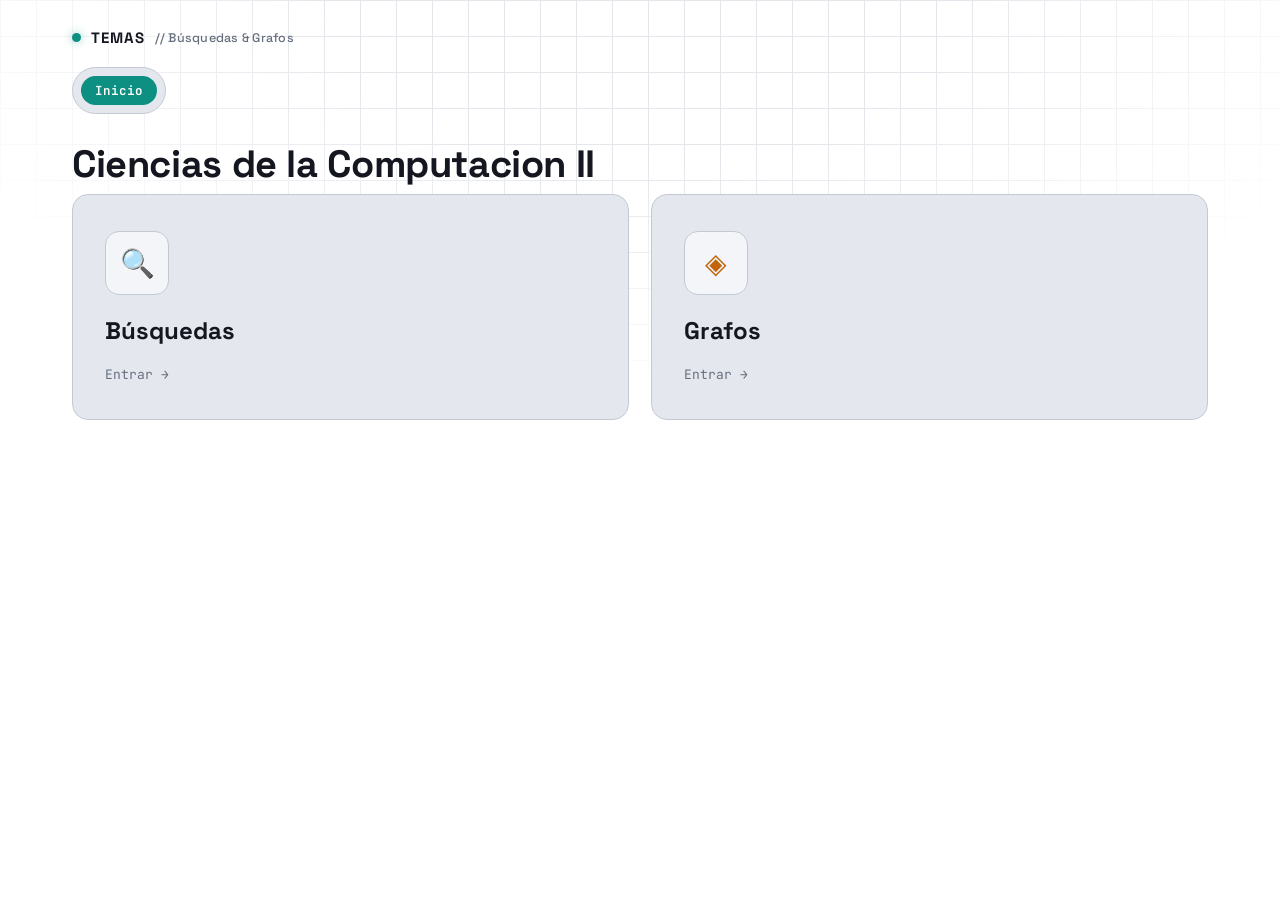
==== index.html @ 64eb7e22 "Add files via upload" ====
<!DOCTYPE html>
<html lang="es">
<head>
<meta charset="UTF-8">
<meta name="viewport" content="width=device-width, initial-scale=1.0">
<title>Algoritmos de Búsqueda — Laboratorio Interactivo</title>
<link rel="preconnect" href="https://fonts.googleapis.com">
<link href="https://fonts.googleapis.com/css2?family=Space+Grotesk:wght@400;500;600;700&family=JetBrains+Mono:wght@400;500;600;700&family=Inter:wght@400;500;600&display=swap" rel="stylesheet">
<link rel="stylesheet" href="./src/css/styles.css">
</head>
<body>
<div class="bg-grid"></div>
<div class="shell">

  <div class="brand" onclick="goTo('home')">
    <span class="dot"></span> TEMAS <small>// Búsquedas & Grafos</small>
  </div>

  <div class="tape" id="tape"></div>

  <!-- ============ INICIO ============ -->
  <section class="screen" data-screen="home">
    <h1 class="page-title">Ciencias de la Computacion II</h1>
    <div class="choice-grid">
      <div class="choice-card" tabindex="0" onclick="goTo('busquedas')">
        <div class="glyph">🔍</div>
        <h3>Búsquedas</h3>
        <span class="go">Entrar →</span>
      </div>
      <div class="choice-card" tabindex="0" onclick="goTo('grafos')">
        <div class="glyph">◈</div>
        <h3>Grafos</h3>
        <span class="go">Entrar →</span>
      </div>
    </div>
  </section>

  <!-- ============ GRAFOS ============ -->
  <section class="screen" data-screen="grafos">
    <button class="back-btn" onclick="goTo('home')">← Volver al Inicio</button>
    <h1 class="page-title">Grafos</h1>
    <div class="placeholder-box">
      <strong>Próximamente</strong>
      Esta sección se construirá cuando estén definidos los algoritmos de grafos a mostrar.
    </div>
  </section>

  <!-- ============ BÚSQUEDAS ============ -->
  <section class="screen" data-screen="busquedas">
    <button class="back-btn" onclick="goTo('home')">← Volver al Inicio</button>
    <h1 class="page-title">Búsquedas</h1>
    <div class="choice-grid">
      <div class="choice-card" tabindex="0" onclick="goTo('internas')">
        <div class="glyph">▦</div>
        <h3>Internas</h3>
        <span class="go">Entrar →</span>
      </div>
      <div class="choice-card" tabindex="0" onclick="goTo('externas')">
        <div class="glyph">⛁</div>
        <h3>Externas</h3>
        <span class="go">Entrar →</span>
      </div>
    </div>
  </section>

  <!-- ============ EXTERNAS (Menú) ============ -->
  <section class="screen" data-screen="externas">
    <button class="back-btn" onclick="goTo('busquedas')">← Volver a Búsquedas</button>
    <h1 class="page-title">Búsquedas Externas</h1>
    <div class="choice-grid">
      <div class="choice-card" tabindex="0" onclick="goTo('ext-secuencial')">
        <div class="glyph">📁</div>
        <h3>Secuencial</h3>
        <span class="go">Entrar →</span>
      </div>
      <div class="choice-card" tabindex="0" onclick="goTo('ext-binaria')">
        <div class="glyph">🗂️</div>
        <h3>Binaria</h3>
        <span class="go">Entrar →</span>
      </div>
      <div class="choice-card" tabindex="0" onclick="goTo('ext-hash')">
        <div class="glyph">🔐</div>
        <h3>Hash Estático</h3>
        <span class="go">Entrar →</span>
      </div>
      <div class="choice-card" tabindex="0" onclick="goTo('ext-hash-dinamico')">
        <div class="glyph">📈</div>
        <h3>Hash Dinámico</h3>
        <span class="go">Entrar →</span>
      </div>
    </div>
  </section>

  <!-- ============ EXTERNAS: PLACEHOLDERS ============ -->
<!-- ============ SECUENCIAL EXTERNA ============ -->
  <section class="screen" data-screen="ext-secuencial">
    <button class="back-btn" onclick="goTo('externas')">← Volver a Externas</button>
    <h1 class="page-title">Secuencial Externa (Bloques e Índices)</h1>

    <div class="demo-layout">
      <!-- Panel de Control y RAM (min-width: 0 evita el desbordamiento horizontal) -->
      <div style="display: flex; flex-direction: column; gap: 16px; min-width: 0;">
        <div class="panel">
          <h4>Configuración del Archivo</h4>
          <div class="controls-row">
            <span class="field-label">Total Registros (N):</span>
            <input type="number" id="extSeqN" value="16" min="4" max="100" step="1">
            <span class="m-readout" id="extSeqBlockSize">Bloque = 4</span>
            <button class="btn" onclick="ExtSeq.generate()">↻ Generar Disco</button>
          </div>
          <div class="controls-row">
            <span class="field-label">o ingresa el tuyo:</span>
            <input type="text" id="extSeqManualInput" placeholder="Ej. 5, 12, 8, 21" style="width:220px;">
            <button class="btn" onclick="ExtSeq.useManualArray()">✎ Usar mi arreglo</button>
          </div>
          <div class="controls-row">
            <span class="field-label">Objetivo:</span>
            <input type="number" id="extSeqTarget" placeholder="Ej. 42">
            <button class="btn primary" onclick="ExtSeq.start(false)">▶ Búsqueda por Bloques</button>
            <button class="btn primary ghost" onclick="ExtSeq.start(true)" style="border-color:var(--accent-scan); color:var(--accent-scan);">▶ Búsqueda con Índices</button>
          </div>
          <div class="status-line" id="extSeqStatus">Genera un archivo para comenzar.</div>
        </div>

        <div class="panel">
          <h4>Memoria Principal (RAM) - Bloque Cargado</h4>
          <!-- Altura fija de 90px para evitar saltos en la interfaz -->
          <div class="track" style="height: 90px; display: flex; align-items: center; justify-content: center; background: var(--bg-panel-2); border-radius: var(--radius); border: 1px dashed var(--border-soft); overflow-x: auto;">
            <div class="cells-row" id="extSeqRam" style="min-height: 52px; display: flex; align-items: center;">
              <span style="color:var(--text-dim); font-size:12px; font-family:'JetBrains Mono',monospace;">(La RAM está vacía)</span>
            </div>
          </div>
        </div>

        <div class="panel">
          <h4>Registro de Ejecución (I/O)</h4>
          <div class="log" id="extSeqLog" style="height: 180px;"></div>
        </div>
      </div>

      <!-- Panel de Disco e Índices (min-width: 0 evita el desbordamiento horizontal) -->
      <div style="display: flex; flex-direction: column; gap: 16px; min-width: 0;">
        <div class="panel">
          <h4>Almacenamiento Secundario (Disco)</h4>
          <div class="disk-track" id="extSeqDisk"></div>
        </div>

        <div class="panel">
          <h4>Tabla de Índices (RAM)</h4>
          <div class="index-table-wrap">
            <table class="index-table">
              <thead>
                <tr>
                  <th>Bloque ID</th>
                  <th>Clave Mayor</th>
                </tr>
              </thead>
              <tbody id="extSeqIndex"></tbody>
            </table>
          </div>
        </div>
      </div>
    </div>
  </section>

<!-- ============ BINARIA EXTERNA ============ -->
  <section class="screen" data-screen="ext-binaria">
    <button class="back-btn" onclick="goTo('externas')">← Volver a Externas</button>
    <h1 class="page-title">Binaria Externa (Sobre Bloques)</h1>

    <div class="demo-layout">
      <!-- Panel de Control y RAM (min-width: 0 evita el desbordamiento horizontal) -->
      <div style="display: flex; flex-direction: column; gap: 16px; min-width: 0;">
        <div class="panel">
          <h4>Configuración del Archivo</h4>
          <div class="controls-row">
            <span class="field-label">Total Registros (N):</span>
            <input type="number" id="extBinN" value="25" min="4" max="100" step="1">
            <span class="m-readout" id="extBinBlockSize">Bloque = 5</span>
            <button class="btn" onclick="ExtBin.generate()">↻ Generar Disco</button>
          </div>
          <div class="controls-row">
            <span class="field-label">Objetivo:</span>
            <input type="number" id="extBinTarget" placeholder="Ej. 65">
            <button class="btn primary" onclick="ExtBin.start()">▶ Iniciar Búsqueda</button>
          </div>
          <div class="status-line" id="extBinStatus">Genera un archivo ordenado para comenzar.</div>
        </div>

        <div class="panel">
          <h4>Memoria Principal (RAM) - Bloque Cargado</h4>
          <!-- Altura fija de 90px para evitar saltos CLS -->
          <div class="track" style="height: 90px; display: flex; align-items: center; justify-content: center; background: var(--bg-panel-2); border-radius: var(--radius); border: 1px dashed var(--border-soft); overflow-x: auto;">
            <div class="cells-row" id="extBinRam" style="min-height: 52px; display: flex; align-items: center;">
              <span style="color:var(--text-dim); font-size:12px; font-family:'JetBrains Mono',monospace;">(La RAM está vacía)</span>
            </div>
          </div>
        </div>

        <div class="panel">
          <h4>Registro de Ejecución (I/O)</h4>
          <div class="log" id="extBinLog" style="height: 180px;"></div>
        </div>
      </div>

      <!-- Panel de Disco (min-width: 0 evita el desbordamiento horizontal) -->
      <div style="display: flex; flex-direction: column; gap: 16px; min-width: 0;">
        <div class="panel">
          <h4>Almacenamiento Secundario (Disco)</h4>
          <div class="disk-track" id="extBinDisk"></div>
        </div>
      </div>
    </div>
  </section>

<!-- ============ HASH ESTÁTICO EXTERNO ============ -->
  <section class="screen" data-screen="ext-hash">
    <button class="back-btn" onclick="goTo('externas')">← Volver a Externas</button>
    <h1 class="page-title">Hash Estático (Bloques y Cubetas)</h1>

    <div class="demo-layout">
      <!-- Panel Izquierdo: Control, Matemáticas y RAM -->
      <div style="display: flex; flex-direction: column; gap: 16px; min-width: 0;">
        <div class="panel">
          <h4>Configuración y Operaciones</h4>
          <div class="controls-row">
            <span class="field-label">Método:</span>
            <select id="extHashMethod" onchange="ExtHash.generate()">
              <option value="modulo">Módulo (K mod M)</option>
              <option value="cuadrado">Mitad del Cuadrado</option>
              <option value="truncamiento">Truncamiento</option>
              <option value="plegamiento">Plegamiento</option>
              <option value="bases">Conversión de Bases</option>
            </select>
            <span class="field-label">Cubetas (M):</span>
            <input type="number" id="extHashM" value="7" min="2" max="20" style="width: 60px;" onchange="ExtHash.generate()">
            <span class="field-label">Capacidad (b):</span>
            <input type="number" id="extHashB" value="4" min="1" max="10" style="width: 60px;" onchange="ExtHash.generate()">
          </div>
          <div class="controls-row" style="margin-top: 10px;">
            <button class="btn" onclick="ExtHash.generate()">↻ Limpiar Disco</button>
            <input type="number" id="extHashKey" placeholder="Ej. 1234">
            <button class="btn primary" onclick="ExtHash.insert()">+ Insertar</button>
            <button class="btn primary ghost" onclick="ExtHash.search()" style="border-color:var(--accent-scan); color:var(--accent-scan);">🔍 Buscar</button>
          </div>
          <div class="status-line" id="extHashStatus">Configura la tabla e inserta claves para comenzar.</div>
        </div>

        <div class="panel">
          <h4>Transformación Hash</h4>
          <div class="calc-strip" id="extHashCalc">
             <div class="calc-box"><span class="calc-label">Clave (K)</span><span class="calc-val" id="ehCalcKey">—</span></div>
             <div class="calc-arrow">→</div>
             <div class="calc-box wide" style="min-width: 250px;"><span class="calc-label">Operación Matemática</span><span class="calc-val" id="ehCalcOp" style="font-size:12px;">—</span></div>
             <div class="calc-arrow">→</div>
             <div class="calc-box"><span class="calc-label">Cubeta ID</span><span class="calc-val" id="ehCalcResult">—</span></div>
          </div>
        </div>

        <div class="panel">
          <h4>Memoria Principal (RAM) - Cubeta Cargada</h4>
          <div class="track" style="height: 90px; display: flex; align-items: center; justify-content: center; background: var(--bg-panel-2); border-radius: var(--radius); border: 1px dashed var(--border-soft); overflow-x: auto;">
            <div class="cells-row" id="extHashRam" style="min-height: 52px; display: flex; align-items: center;">
              <span style="color:var(--text-dim); font-size:12px; font-family:'JetBrains Mono',monospace;">(La RAM está vacía)</span>
            </div>
          </div>
        </div>
      </div>

      <!-- Panel Derecho: Log y Disco -->
      <div style="display: flex; flex-direction: column; gap: 16px; min-width: 0;">
        <div class="panel">
          <h4>Registro de Ejecución (I/O)</h4>
          <div class="log" id="extHashLog" style="height: 180px;"></div>
        </div>

        <div class="panel">
          <h4>Almacenamiento Secundario (Disco)</h4>
          <div class="disk-track" id="extHashDisk"></div>
        </div>
      </div>
    </div>
  </section>

<!-- ============ HASH DINÁMICO EXTERNO ============ -->
  <section class="screen" data-screen="ext-hash-dinamico">
    <button class="back-btn" onclick="goTo('externas')">← Volver a Externas</button>
    <h1 class="page-title">Hash Dinámico (Expansiones y Reducciones)</h1>

    <div class="demo-layout">
      <!-- Panel Izquierdo: Control y Métricas -->
      <div style="display: flex; flex-direction: column; gap: 16px; min-width: 0;">
        <div class="panel">
          <h4>Configuración y Operaciones</h4>
          <div class="controls-row">
            <span class="field-label">Estrategia:</span>
            <select id="ehdStrategy" onchange="ExtHashDin.generate()">
              <option value="total">Total (Expansión x2 / Reducción ÷2)</option>
              <option value="parcial">Parcial (Expansión +50% / Reducción -33%)</option>
            </select>
            <span class="field-label">Cubetas Iniciales:</span>
            <input type="number" id="ehdInitialM" value="4" min="2" max="10" style="width: 60px;" onchange="ExtHashDin.generate()">
            <span class="field-label">Capacidad por Cubeta:</span>
            <input type="number" id="ehdB" value="3" min="1" max="10" style="width: 60px;" onchange="ExtHashDin.generate()">
          </div>
          <div class="controls-row" style="margin-top: 10px;">
            <button class="btn" onclick="ExtHashDin.generate()">↻ Reiniciar</button>
            <input type="number" id="ehdKey" placeholder="Ej. 42">
            <button class="btn primary" onclick="ExtHashDin.insert()">+ Insertar</button>
            <button class="btn primary ghost" onclick="ExtHashDin.remove()" style="border-color:var(--accent-collision); color:var(--accent-collision);">🗑 Eliminar</button>
          </div>
          <div class="status-line" id="ehdStatus">Configura la estrategia e inserta claves para comenzar.</div>
        </div>

        <div class="panel">
          <h4>Métricas de Densidad (Trigger)</h4>
          <div class="calc-strip">
             <div class="calc-box"><span class="calc-label">Total Claves</span><span class="calc-val" id="ehdKeysCount">0</span></div>
             <div class="calc-box"><span class="calc-label">Cubetas (M)</span><span class="calc-val" id="ehdCurrentM">4</span></div>
             <div class="calc-box wide"><span class="calc-label">Densidad Ocupación</span><span class="calc-val" id="ehdDensity">0.0%</span></div>
          </div>
          
          <!-- Barra de densidad visual -->
          <div style="width: 100%; height: 10px; background: var(--bg-panel-2); border-radius: 999px; overflow: hidden; margin-top: 14px; border: 1px solid var(--border);">
            <div id="ehdDensityBar" style="height: 100%; width: 0%; background: var(--accent-found); transition: width 0.4s ease, background-color 0.4s ease;"></div>
          </div>
          <div style="display: flex; justify-content: space-between; font-size: 10.5px; color: var(--text-dim); margin-top: 6px; font-family:'JetBrains Mono',monospace;">
            <span>0%</span>
            <span style="color: var(--accent-scan);">Reducción < 50%</span>
            <span style="color: var(--accent-collision);">Expansión > 75%</span>
            <span>100%</span>
          </div>
        </div>
      </div>

      <!-- Panel Derecho: Log y Disco -->
      <div style="display: flex; flex-direction: column; gap: 16px; min-width: 0;">
        <div class="panel">
          <h4>Registro de Reestructuración (I/O)</h4>
          <div class="log" id="ehdLog" style="height: 140px;"></div>
        </div>

        <div class="panel">
          <h4>Almacenamiento Secundario (Disco)</h4>
          <div class="disk-track" id="ehdDisk" style="max-height: 350px; overflow-y: auto;"></div>
        </div>
      </div>
    </div>
  </section>

  <!-- ============ INTERNAS (Menú) ============ -->
  <section class="screen" data-screen="internas">
    <button class="back-btn" onclick="goTo('busquedas')">← Volver a Búsquedas</button>
    <h1 class="page-title">Búsquedas Internas</h1>
    <div class="choice-grid">
      <div class="choice-card" tabindex="0" onclick="goTo('secuencial')">
        <div class="glyph">→</div>
        <h3>Secuencial</h3>
        <span class="go">Ver Demo →</span>
      </div>
      <div class="choice-card" tabindex="0" onclick="goTo('binaria')">
        <div class="glyph">⇥⇤</div>
        <h3>Binaria</h3>
        <span class="go">Ver Demo →</span>
      </div>
      <div class="choice-card" tabindex="0" onclick="goTo('hashmaps')">
        <div class="glyph">▤</div>
        <h3>Hashmaps</h3>
        <span class="go">Ver Demo →</span>
      </div>
            <div class="choice-card" tabindex="0" onclick="goTo('arbol')">
        <div class="glyph">🌳</div>
        <h3>Árbol de Búsquedas</h3>
        <span class="go">Ver Demo →</span>
      </div>
    </div>
  </section>

  <!-- ============ ÁRBOL DE BÚSQUEDAS (Menú) ============ -->
  <section class="screen" data-screen="arbol">
    <button class="back-btn" onclick="goTo('internas')">← Volver a Internas</button>
    <h1 class="page-title">Árbol de Búsquedas</h1>
    <div class="choice-grid">
      <div class="choice-card" tabindex="0" onclick="goTo('busqueda-digital')">
        <div class="glyph">🔢</div>
        <h3>Búsqueda Digital</h3>
        <span class="go">Ver Demo →</span>
      </div>
      <div class="choice-card" tabindex="0" onclick="goTo('busqueda-residuos')">
        <div class="glyph">➗</div>
        <h3>Búsqueda por Residuos</h3>
        <span class="go">Ver Demo →</span>
      </div>
      <div class="choice-card" tabindex="0" onclick="goTo('busqueda-residuos-multiples')">
        <div class="glyph">🧮</div>
        <h3>Residuos Múltiples</h3>
        <span class="go">Ver Demo →</span>
      </div>
      <div class="choice-card" tabindex="0" onclick="goTo('arbol-huffman')">
        <div class="glyph">🌲</div>
        <h3>Árbol de Huffman</h3>
        <span class="go">Ver Demo →</span>
      </div>
    </div>
  </section>

  <!-- ============ BÚSQUEDA DIGITAL ============ -->
  <section class="screen" data-screen="busqueda-digital">
    <button class="back-btn" onclick="goTo('arbol')">← Volver a Árbol de Búsquedas</button>
    <h1 class="page-title">Búsqueda Digital</h1>
    <p class="page-sub">Cada letra se codifica según su posición en el alfabeto (A=1 … Z=26) en binario de 5 bits. Las letras se insertan en el orden en que aparecen en la palabra: en el nivel 1 se compara el 1º bit, en el nivel 2 el 2º bit, y así sucesivamente. Bit <b>0</b> = izquierda, bit <b>1</b> = derecha.</p>

    <div class="demo-layout">
      <div class="panel">
        <h4>Árbol de Búsqueda Digital</h4>
        <div class="controls-row">
          <span class="field-label">Palabra:</span>
          <input type="text" id="digitalWordInput" placeholder="Ej. PRUEBA" value="PRUEBA" style="width:220px; text-transform:uppercase;">
          <button class="btn primary" onclick="Digital.build()">▶ Generar Árbol</button>
        </div>
        <div class="status-line" id="digitalStatus">Escribe una palabra y pulsa generar para ver cómo se insertan sus letras.</div>
        <div class="letter-strip" id="digitalStrip"></div>
        <div class="tree-scroll">
          <div id="digitalTree"></div>
        </div>
      </div>
      <div>
        <div class="panel">
          <h4>Pseudocódigo</h4>
          <pre class="pcode" id="digitalPcode"></pre>
        </div>
        <div class="panel">
          <h4>Registro de Ejecución</h4>
          <div class="log" id="digitalLog"></div>
        </div>
      </div>
    </div>
  </section>

  <!-- ============ BÚSQUEDA POR RESIDUOS ============ -->
  <section class="screen" data-screen="busqueda-residuos">
    <button class="back-btn" onclick="goTo('arbol')">← Volver a Árbol de Búsquedas</button>
    <h1 class="page-title">Búsqueda por Residuos</h1>
    <div class="placeholder-box">
      <strong>Próximamente</strong>
      Esta sección se construirá cuando definamos cómo funciona este algoritmo.
    </div>
  </section>

  <!-- ============ BÚSQUEDA POR RESIDUOS MÚLTIPLES ============ -->
  <section class="screen" data-screen="busqueda-residuos-multiples">
    <button class="back-btn" onclick="goTo('arbol')">← Volver a Árbol de Búsquedas</button>
    <h1 class="page-title">Búsqueda por Residuos Múltiples</h1>
    <div class="placeholder-box">
      <strong>Próximamente</strong>
      Esta sección se construirá cuando definamos cómo funciona este algoritmo.
    </div>
  </section>

  <!-- ============ ÁRBOL DE HUFFMAN ============ -->
  <section class="screen" data-screen="arbol-huffman">
    <button class="back-btn" onclick="goTo('arbol')">← Volver a Árbol de Búsquedas</button>
    <h1 class="page-title">Árbol de Huffman</h1>
    <div class="placeholder-box">
      <strong>Próximamente</strong>
      Esta sección se construirá cuando definamos cómo funciona este algoritmo.
    </div>
  </section>

  <!-- ============ SECUENCIAL (Interna) ============ -->
  <section class="screen" data-screen="secuencial">
    <button class="back-btn" onclick="goTo('internas')">← Volver a Internas</button>
    <h1 class="page-title">Búsqueda Secuencial</h1>

    <div class="demo-layout">
      <div class="panel">
        <h4>Arreglo</h4>
        <div class="controls-row">
          <button class="btn" onclick="Seq.newArray()">↻ Nuevo Arreglo</button>
          <span class="field-label">o ingresa el tuyo:</span>
          <input type="text" id="seqManualInput" placeholder="Ej. 1, 2, 3, 4" style="width:220px;">
          <button class="btn" onclick="Seq.useManualArray()">✎ Usar mi arreglo</button>
        </div>
        <div class="controls-row">
          <span class="field-label">Objetivo:</span>
          <input type="number" id="seqTarget" placeholder="Ej. 42">
          <button class="btn primary" onclick="Seq.start()">▶ Iniciar Búsqueda</button>
        </div>
        <div class="status-line" id="seqStatus">Genera un arreglo, escribe un valor objetivo y pulsa iniciar.</div>
        <div class="track">
          <div class="cells-row" id="seqCells"></div>
        </div>
      </div>
      <div>
        <div class="panel">
          <h4>Pseudocódigo</h4>
          <pre class="pcode" id="seqPcode"></pre>
        </div>
        <div class="panel">
          <h4>Registro de Ejecución</h4>
          <div class="log" id="seqLog"></div>
        </div>
      </div>
    </div>
  </section>

  <!-- ============ BINARIA (Interna) ============ -->
  <section class="screen" data-screen="binaria">
    <button class="back-btn" onclick="goTo('internas')">← Volver a Internas</button>
    <h1 class="page-title">Búsqueda Binaria</h1>

    <div class="demo-layout">
      <div class="panel">
        <h4>Arreglo Ordenado</h4>
        <div class="controls-row">
          <button class="btn" onclick="Bin.newArray()">↻ Nuevo Arreglo</button>
          <span class="field-label">o ingresa el tuyo:</span>
          <input type="text" id="binManualInput" placeholder="Ej. 1, 2, 3, 4" style="width:220px;">
          <button class="btn" onclick="Bin.useManualArray()">✎ Usar mi arreglo</button>
        </div>
        <div class="controls-row">
          <span class="field-label">Objetivo:</span>
          <input type="number" id="binTarget" placeholder="Ej. 42">
          <button class="btn primary" onclick="Bin.start()">▶ Iniciar Búsqueda</button>
        </div>
        <div class="status-line" id="binStatus">Genera un arreglo, escribe un valor objetivo y pulsa iniciar.</div>
        <div class="track">
          <div class="markers-row" id="binMarkers"></div>
          <div class="cells-row" id="binCells"></div>
        </div>
      </div>
      <div>
        <div class="panel">
          <h4>Pseudocódigo</h4>
          <pre class="pcode" id="binPcode"></pre>
        </div>
        <div class="panel">
          <h4>Registro de Ejecución</h4>
          <div class="log" id="binLog"></div>
        </div>
      </div>
    </div>
  </section>

  <!-- ============ Transformacion de Claves (Interna) ============ -->
  <section class="screen" data-screen="hashmaps">
    <button class="back-btn" onclick="goTo('internas')">← Volver a Internas</button>
    <h1 class="page-title">Hashmaps y Resolución de Colisiones</h1>

    <div class="panel" style="margin-bottom:16px;">
      <h4>Configuración</h4>
      <div class="controls-row">
        <span class="field-label">Método:</span>
        <select id="hashMethod" onchange="Hash.onMethodChange()">
          <option value="division">División (Módulo)</option>
          <option value="cuadrado">Centro del Cuadrado (Mid-Square)</option>
          <option value="plegamiento">Plegamiento (Folding)</option>
          <option value="truncamiento">Truncamiento (Extracción)</option>
          <option value="bases">Cambio de Base (Radix)</option>
        </select>
        <span class="field-label">Celdas de Memoria:</span>
        <select id="hashSize" onchange="Hash.reset()">
          <option value="10" selected>10</option>
          <option value="100">100</option>
        </select>
        <span class="field-label">Módulo (m) =</span>
        <select id="hashMMode" onchange="Hash.reset()">
          <option value="exact" selected>El número elegido</option>
          <option value="prime">Primo anterior</option>
        </select>
        <span class="m-readout" id="hashMReadout">m = 10</span>
        <button class="btn" onclick="Hash.reset()">↻ Reiniciar Tabla</button>
      </div>
      <div class="controls-row">
        <span class="field-label">Clave (K):</span>
        <input type="number" id="hashKey" placeholder="Ej. 25">
        <button class="btn primary" onclick="Hash.insert()">+ Insertar</button>
        <span class="field-label">Cantidad:</span>
        <input type="number" id="hashRandomCount" min="1" max="20" value="4" style="width:60px;">
        <button class="btn" onclick="Hash.insertRandom()">🎲 Insertar Aleatorias</button>
      </div>
      <div class="collision-alert" id="hashCollisionAlert" style="display:none;">
        <div class="collision-alert-text">⚠ <strong>Colisión detectada</strong> — la posición ya está ocupada. Elige cómo resolverla:</div>
        <div class="collision-alert-actions">
          <button class="btn" onclick="Hash.chooseCollisionMethod('division')">División (Módulo)</button>
          <button class="btn" onclick="Hash.chooseCollisionMethod('cuadrado')">Centro del Cuadrado</button>
          <button class="btn" onclick="Hash.chooseCollisionMethod('plegamiento')">Plegamiento</button>
          <button class="btn" onclick="Hash.chooseCollisionMethod('truncamiento')">Truncamiento</button>
          <button class="btn" onclick="Hash.chooseCollisionMethod('bases')">Cambio de Base</button>
        </div>
      </div>
      <div class="status-line" id="hashStatus">Elige un método e inserta un valor de K para comenzar.</div>
    </div>

    <div class="panel" style="margin-bottom:16px;">
      <h4>Transformación de K</h4>
      <div class="calc-strip" id="hashCalc">
        <div class="calc-box"><span class="calc-label">Clave (K)</span><span class="calc-val" id="calcKey">—</span></div>
        <div class="calc-arrow">→</div>
        <div class="calc-box wide"><span class="calc-label">Operación</span><span class="calc-val" id="calcOp">—</span></div>
        <div class="calc-arrow">→</div>
        <div class="calc-box"><span class="calc-label">Posición</span><span class="calc-val" id="calcResult">—</span></div>
      </div>
    </div>

    <div class="demo-layout">
      <div class="panel">
        <h4>Tabla Hash</h4>
        <div class="track"><div class="buckets-row" id="hashBuckets"></div></div>
      </div>
      <div class="panel">
        <h4>Registro de Inserción</h4>
        <div class="log" id="hashLog"></div>
      </div>
    </div>
  </section>

  <!-- ============ BÚSQUEDA POR RESIDUOS (Interna) ============ -->
  <section class="screen" data-screen="residuos">
    <button class="back-btn" onclick="goTo('internas')">← Volver a Internas</button>
    <h1 class="page-title">Búsqueda por Residuos</h1>
    <p class="page-sub">Árbol digital de búsqueda: cada clave se inserta siguiendo sus bits (residuos de dividir sucesivamente por 2). Un residuo <b>0</b> baja a la izquierda, un residuo <b>1</b> baja a la derecha.</p>

    <div class="demo-layout">
      <div class="panel">
        <h4>Árbol de Residuos</h4>
        <div class="controls-row">
          <button class="btn" onclick="Res.newTree()">↻ Nuevo Árbol</button>
          <span class="field-label">o ingresa el tuyo:</span>
          <input type="text" id="residuosManualInput" placeholder="Ej. 1, 2, 3, 4" style="width:220px;">
          <button class="btn" onclick="Res.useManualArray()">✎ Usar mi arreglo</button>
        </div>
        <div class="controls-row">
          <span class="field-label">Objetivo:</span>
          <input type="number" id="residuosTarget" placeholder="Ej. 42">
          <button class="btn primary" onclick="Res.start()">▶ Iniciar Búsqueda</button>
        </div>
        <div class="status-line" id="residuosStatus">Genera un árbol, escribe un valor objetivo y pulsa iniciar.</div>
        <div class="tree-scroll">
          <div id="residuosTree"></div>
        </div>
      </div>
      <div>
        <div class="panel">
          <h4>Pseudocódigo</h4>
          <pre class="pcode" id="residuosPcode"></pre>
        </div>
        <div class="panel">
          <h4>Registro de Ejecución</h4>
          <div class="log" id="residuosLog"></div>
        </div>
      </div>
    </div>
  </section>

</div>

<!-- Scripts -->
<script src="./src/js/utils.js"></script>
<script src="./src/js/navigation.js"></script>
<script src="./src/js/secuencial.js"></script>
<script src="./src/js/binaria.js"></script>
<script src="./src/js/hash.js"></script>
<script src="./src/js/residuos.js"></script>
<script src="./src/js/ext-secuencial.js"></script>
<script src="./src/js/ext-binaria.js"></script>
<script src="./src/js/ext-hash.js"></script>
<script src="./src/js/ext-hash-dinamico.js"></script>
<script src="./src/js/arbol-busqueda.js"></script>
<script src="./src/js/main.js"></script>
</body>
</html>
---- src/css/styles.css ----
:root{
    --bg:#FFFFFF;
    --bg-panel:#E4E8EE;
    --bg-panel-2:#D9DEE6;
    --bg-cell:#F3F5F8;
    --border:#C3C9D3;
    --border-soft:#D0D5DE;
    --text:#14171F;
    --text-muted:#454E5C;
    --text-dim:#666F7E;
    --accent-scan:#C2650A;
    --accent-found:#0D8F82;
    --accent-collision:#D6295A;
    --accent-range:#EEF1F5;
    --accent-blue:#3455D1;
    --radius:10px;
    --dur:.45s;
  }
  @media (prefers-reduced-motion: reduce){
    *{ animation-duration: .01ms !important; transition-duration: .01ms !important; }
  }
  *{box-sizing:border-box;}
  html,body{margin:0;padding:0;}
  body{
    background:var(--bg);
    color:var(--text);
    font-family:'Inter',sans-serif;
    min-height:100vh;
    background-attachment:fixed;
  }
  .bg-grid{
    position:fixed; inset:0; pointer-events:none; z-index:0; opacity:.6;
    background-image:
      linear-gradient(var(--border-soft) 1px, transparent 1px),
      linear-gradient(90deg, var(--border-soft) 1px, transparent 1px);
    background-size:36px 36px;
    -webkit-mask-image:radial-gradient(ellipse 80% 60% at 50% 0%, #000 30%, transparent 75%);
            mask-image:radial-gradient(ellipse 80% 60% at 50% 0%, #000 30%, transparent 75%);
  }
  .shell{ position:relative; z-index:1; max-width:1180px; margin:0 auto; padding:28px 22px 60px; }

  /* ---------- header / tape ---------- */
  .brand{
    display:flex; align-items:center; gap:10px; cursor:pointer; user-select:none;
    font-family:'Space Grotesk',sans-serif; font-weight:700; font-size:15px; letter-spacing:.06em;
    color:var(--text); margin-bottom:20px; width:fit-content;
  }
  .brand .dot{width:9px;height:9px;border-radius:50%;background:var(--accent-found); box-shadow:0 0 10px rgba(13,143,130,.45);}
  .brand small{color:var(--text-dim); font-weight:500; letter-spacing:.02em;}

  .tape{
    display:flex; align-items:center; flex-wrap:wrap; gap:0;
    font-family:'JetBrains Mono',monospace; font-size:12.5px;
    background:var(--bg-panel); border:1px solid var(--border); border-radius:999px;
    padding:8px 8px; margin-bottom:26px; width:fit-content; max-width:100%;
  }
  .tape .crumb{
    padding:6px 14px; border-radius:999px; color:var(--text-dim); cursor:default;
    white-space:nowrap;
  }
  .tape .crumb.is-link{ color:var(--text-muted); cursor:pointer; transition:color .2s; }
  .tape .crumb.is-link:hover{ color:var(--accent-found); }
  .tape .crumb.is-current{ color:#fff; background:var(--accent-found); font-weight:600; }
  .tape .sep{ color:var(--text-dim); opacity:.5; padding:0 2px;}

  /* ---------- screens ---------- */
  .screen{ display:none; animation:fadeUp var(--dur) ease; }
  .screen.is-active{ display:block; }
  @keyframes fadeUp{ from{opacity:0; transform:translateY(8px);} to{opacity:1; transform:translateY(0);} }

  h1.page-title{
    font-family:'Space Grotesk',sans-serif; font-size:clamp(26px,4vw,38px); font-weight:700;
    margin:0 0 6px; letter-spacing:-.01em;
  }
  p.page-sub{ color:var(--text-muted); margin:0 0 28px; font-size:15px; max-width:640px; line-height:1.55;}

  /* ---------- choice cards (agrandadas) ---------- */
  .choice-grid{ display:grid; grid-template-columns:repeat(auto-fit,minmax(300px,1fr)); gap:22px; }
  .choice-card{
    background:var(--bg-panel); border:1px solid var(--border); border-radius:16px;
    padding:36px 32px; cursor:pointer; text-align:left; transition:border-color .2s, transform .2s, background .2s, box-shadow .2s;
    display:flex; flex-direction:column; gap:20px; position:relative; overflow:hidden;
    min-height:220px;
  }
  .choice-card:hover, .choice-card:focus-visible{
    border-color:var(--accent-found); transform:translateY(-4px); background:#FFFFFF; outline:none;
    box-shadow:0 14px 30px -12px rgba(20,23,31,.14);
  }
  .choice-card:focus-visible{ box-shadow:0 0 0 3px rgba(13,143,130,.28); }
  .choice-card .glyph{
    width:64px;height:64px; border-radius:14px; background:var(--bg-cell); border:1px solid var(--border);
    display:flex; align-items:center; justify-content:center; color:var(--accent-scan); font-size:28px;
  }
  .choice-card h3{ font-family:'Space Grotesk',sans-serif; font-size:24px; margin:0; font-weight:700; }
  .choice-card p{ margin:0; color:var(--text-muted); font-size:14.5px; line-height:1.55; }
  .choice-card .go{
    font-family:'JetBrains Mono',monospace; font-size:13px; color:var(--text-dim); margin-top:auto;
  }
  .choice-card:hover .go{ color:var(--accent-found); }

  .placeholder-box{
    background:var(--bg-panel); border:1px dashed var(--border); border-radius:var(--radius);
    padding:48px 30px; text-align:center; color:var(--text-muted); font-size:14px;
  }
  .placeholder-box strong{ display:block; color:var(--text); font-family:'Space Grotesk',sans-serif; font-size:18px; margin-bottom:8px;}

  .back-btn{
    display:inline-flex; align-items:center; gap:6px; background:transparent; border:1px solid var(--border);
    color:var(--text-muted); font-family:'JetBrains Mono',monospace; font-size:12.5px; padding:8px 14px;
    border-radius:999px; cursor:pointer; margin-bottom:22px; transition:all .2s;
  }
  .back-btn:hover{ color:var(--text); border-color:var(--text-dim); background:var(--bg-panel); }

  /* ---------- demo layout ---------- */
  .demo-layout{ display:grid; grid-template-columns:1.35fr 1fr; gap:18px; align-items:start; }
  @media (max-width:880px){ .demo-layout{ grid-template-columns:1fr; } }

  .panel{ background:var(--bg-panel); border:1px solid var(--border); border-radius:var(--radius); padding:20px 22px; }
  .panel + .panel{ margin-top:16px; }
  .panel h4{ font-family:'Space Grotesk',sans-serif; font-size:13px; text-transform:uppercase; letter-spacing:.08em;
    color:var(--text-dim); margin:0 0 14px; font-weight:600; }

  .controls-row{ display:flex; flex-wrap:wrap; gap:10px; align-items:center; margin-bottom:18px; }
  .field-label{ font-size:12px; color:var(--text-dim); font-family:'JetBrains Mono',monospace; margin-right:-4px; }
  input[type=number], select{
    background:#fff; border:1px solid var(--border); color:var(--text); border-radius:7px;
    padding:8px 10px; font-family:'JetBrains Mono',monospace; font-size:13px; width:90px;
  }
  select{ width:auto; }
  input:focus, select:focus{ outline:none; border-color:var(--accent-blue); }

  button.btn{
    font-family:'Space Grotesk',sans-serif; font-weight:600; font-size:13px; border-radius:7px;
    border:1px solid var(--border); background:#fff; color:var(--text); padding:9px 15px;
    cursor:pointer; transition:all .15s; letter-spacing:.01em;
  }
  button.btn:hover:not(:disabled){ border-color:var(--accent-blue); color:var(--accent-blue); }
  button.btn:disabled{ opacity:.4; cursor:not-allowed; }
  button.btn.primary{ background:var(--accent-found); color:#fff; border-color:var(--accent-found); }
  button.btn.primary:hover:not(:disabled){ filter:brightness(1.08); color:#fff; }
  button.btn.ghost{ background:transparent; }

  .speed-wrap{ display:flex; align-items:center; gap:8px; font-size:12px; color:var(--text-dim); font-family:'JetBrains Mono',monospace;}
  input[type=range]{ accent-color:var(--accent-found); width:100px; }

  /* array visualization */
  .track{ overflow-x:auto; padding-bottom:6px; }
  .markers-row{ display:flex; gap:8px; min-height:20px; margin-bottom:4px; }
  .marker-slot{ width:52px; flex-shrink:0; text-align:center; font-family:'JetBrains Mono',monospace; font-size:11px; font-weight:600; }
  .marker-slot .m-b{ color:var(--accent-blue); }
  .marker-slot .m-m{ color:var(--accent-scan); }
  .marker-slot .m-a{ color:#8B5CF6; }

  .cells-row{ display:flex; gap:8px; }
  .cell{
    width:52px; flex-shrink:0; display:flex; flex-direction:column; align-items:center; gap:6px;
  }
  .cell .box{
    width:52px; height:52px; border-radius:8px; background:var(--bg-cell); border:1px solid var(--border);
    display:flex; align-items:center; justify-content:center; font-family:'JetBrains Mono',monospace;
    font-weight:600; font-size:15px; color:var(--text); transition:all .3s ease;
  }
  .cell .idx{ font-family:'JetBrains Mono',monospace; font-size:10.5px; color:var(--text-dim); }
  .cell.out-of-range .box{ opacity:.35; }
  .cell.compare .box{ border-color:var(--accent-scan); background:#FDF0E1; box-shadow:0 0 0 3px rgba(194,101,10,.14); transform:scale(1.06); }
  .cell.found .box{ border-color:var(--accent-found); background:#DFF5F2; box-shadow:0 0 0 3px rgba(13,143,130,.16); transform:scale(1.1); }
  .cell.miss .box{ border-color:var(--accent-collision); background:#FBE1E7; }

  .log{ height:210px; overflow-y:auto; font-family:'JetBrains Mono',monospace; font-size:12.5px; line-height:1.7;
    color:var(--text-muted); padding-right:4px; }
  .log-entry{ padding:5px 0; border-bottom:1px solid var(--border-soft); }
  .log-entry:last-child{ color:var(--text); }
  .log-entry .tag{ color:var(--accent-scan); margin-right:6px;}
  .log-entry .tag.ok{ color:var(--accent-found); }
  .log-entry .tag.no{ color:var(--accent-collision); }

  pre.pcode{ margin:0; font-family:'JetBrains Mono',monospace; font-size:12.5px; line-height:1.9; color:var(--text-dim); white-space:pre-wrap; }
  pre.pcode span{ display:block; padding:2px 8px; border-radius:5px; transition:all .2s; }
  pre.pcode span.active{ background:rgba(194,101,10,.12); color:var(--accent-scan); }

  .status-line{ font-family:'JetBrains Mono',monospace; font-size:13px; margin-bottom:14px; min-height:20px; }
  .status-line .ok{ color:var(--accent-found); }
  .status-line .no{ color:var(--accent-collision); }
  .status-line .go{ color:var(--accent-scan); }

  .note{ font-size:13px; color:var(--text-muted); line-height:1.6; margin:0; }
  .note code{ font-family:'JetBrains Mono',monospace; background:var(--bg-cell); padding:1px 6px; border-radius:4px; color:var(--accent-found); font-size:12px;}

  /* hashmap */
  .buckets-row{ display:grid; grid-template-columns:repeat(10, 66px); gap:8px; }
  .bucket{ width:66px; flex-shrink:0; display:flex; flex-direction:column; align-items:center; gap:6px; }
  .bucket .b-idx{ font-family:'JetBrains Mono',monospace; font-size:10.5px; color:var(--text-dim); }
  .bucket .b-slot{
    width:66px; min-height:52px; border-radius:8px; background:var(--bg-cell); border:1px solid var(--border);
    display:flex; align-items:center; justify-content:center; font-family:'JetBrains Mono',monospace; font-weight:600;
    font-size:14px; color:var(--text); transition:all .3s ease; flex-direction:column; gap:4px; padding:4px;
  }
  .bucket .b-slot.probe{ border-color:var(--accent-scan); box-shadow:0 0 0 3px rgba(194,101,10,.14); }
  .bucket .b-slot.occupied-hit{ border-color:var(--accent-collision); background:#FBE1E7; }
  .bucket .b-slot.placed{ border-color:var(--accent-found); background:#DFF5F2; }

  select#hashMethod, select#hashSize, select#hashMMode{ min-width:150px; }

  .method-card{
    background:var(--bg-panel-2); border:1px solid var(--border-soft); border-radius:10px;
    padding:16px 18px; margin-bottom:16px;
  }
  .method-card .method-card-head{ display:flex; align-items:center; gap:10px; margin-bottom:12px; }
  .method-card .method-tag{
    font-family:'JetBrains Mono',monospace; font-size:10px; letter-spacing:.08em; font-weight:700;
    color:var(--accent-found); background:rgba(13,143,130,.13); padding:3px 9px; border-radius:5px;
  }
  .method-card h5{ margin:0; font-family:'Space Grotesk',sans-serif; font-size:16.5px; font-weight:700; color:var(--text); }
  .method-card .method-formula{
    display:inline-block; font-family:'JetBrains Mono',monospace; font-size:14px; font-weight:600;
    background:var(--bg-cell); border:1px solid var(--border); border-radius:7px;
    padding:8px 14px; color:var(--accent-scan); margin-bottom:12px;
  }
  .method-card p{ font-size:13px; line-height:1.65; color:var(--text-muted); margin:0 0 8px; }
  .method-card p:last-child{ margin-bottom:0; }
  .method-card p strong{ color:var(--text); }

  .collision-alert{
    background:#FBE1E7; border:1px solid var(--accent-collision); border-radius:9px;
    padding:14px 16px; margin-bottom:16px; animation:fadeUp .3s ease;
  }
  .collision-alert-text{ font-size:13.5px; color:var(--accent-collision); font-weight:600; margin-bottom:10px; }
  .collision-alert-actions{ display:flex; gap:8px; flex-wrap:wrap; }
  .collision-alert-actions .btn{ background:#fff; }
  .m-readout{ font-family:'JetBrains Mono',monospace; font-size:12.5px; color:var(--accent-found); background:var(--bg-cell); border:1px solid var(--border); border-radius:7px; padding:8px 12px; }

  .calc-strip{ display:flex; align-items:center; gap:10px; margin-bottom:18px; flex-wrap:wrap; }
  .calc-box{ background:var(--bg-cell); border:1px solid var(--border); border-radius:8px; padding:9px 16px; text-align:center; min-width:74px; transition:border-color .25s, box-shadow .25s, transform .25s; }
  .calc-box.wide{ min-width:190px; }
  .calc-box .calc-label{ display:block; font-size:10px; color:var(--text-dim); font-family:'JetBrains Mono',monospace; text-transform:uppercase; letter-spacing:.07em; margin-bottom:5px; }
  .calc-box .calc-val{ display:block; font-family:'JetBrains Mono',monospace; font-weight:700; font-size:15px; color:var(--text); }
  .calc-arrow{ color:var(--text-dim); font-size:17px; }
  .calc-box.pulse{ border-color:var(--accent-scan); box-shadow:0 0 0 3px rgba(194,101,10,.16); transform:scale(1.045); }
  .calc-box.pulse .calc-val{ color:var(--accent-scan); }

  footer.hint{ text-align:center; color:var(--text-dim); font-size:12px; margin-top:40px; font-family:'JetBrains Mono',monospace;}

  /* ---------- EXTERNAS: BLOQUES E ÍNDICES ---------- */
.disk-track { 
  display: flex; 
  flex-direction: column; /* Cambiado para que se apilen hacia abajo */
  gap: 14px; 
}

/* Nueva regla: si hay muchos registros en un bloque, bajan a la siguiente línea */
.disk-block .cells-row {
  flex-wrap: wrap;
  justify-content: center;
}
.disk-block { 
  background:var(--bg-panel-2); border:1px dashed var(--border); 
  border-radius:var(--radius); padding:12px; min-width:fit-content; 
  transition:all .3s ease;
}
.disk-block.reading { border-color:var(--accent-scan); box-shadow:0 0 0 3px rgba(194,101,10,.14); transform:translateY(-3px); }
.disk-block.loaded { border-color:var(--accent-found); background:#DFF5F2; }
.disk-block h5 { 
  margin:0 0 10px; font-family:'JetBrains Mono',monospace; font-size:11px; 
  color:var(--text-dim); text-transform:uppercase; letter-spacing:0.05em; text-align:center; transition:color .3s;
}
.disk-block.reading h5 { color:var(--accent-scan); }
.disk-block.loaded h5 { color:var(--accent-found); }

.index-table-wrap { overflow-x:auto; max-height: 250px; }
.index-table { width:100%; border-collapse:collapse; font-family:'JetBrains Mono',monospace; font-size:12px; }
.index-table th, .index-table td { border:1px solid var(--border); padding:8px 10px; text-align:center; transition:all .3s; }
.index-table th { background:var(--bg-panel-2); color:var(--text-muted); font-weight:600; text-transform:uppercase; letter-spacing:0.05em; font-size:10px; }
.index-table tr.active td { background:rgba(194,101,10,.12); color:var(--accent-scan); border-color:var(--accent-scan); }
.index-table tr.found td { background:rgba(13,143,130,.12); color:var(--accent-found); border-color:var(--accent-found); font-weight:600; }

/* ---------- BÚSQUEDA POR RESIDUOS (árbol digital) ---------- */
.tree-scroll{ overflow-x:auto; padding:16px 6px 22px; }
.rtree, .rtree ul, .rtree li{ list-style:none; margin:0; padding:0; position:relative; }
.rtree{ display:inline-flex; justify-content:center; min-width:100%; }
.rtree ul{ display:flex; padding-top:30px; position:relative; }
.rtree li{ display:flex; flex-direction:column; align-items:center; padding:30px 12px 0; position:relative; }

/* líneas conectoras hacia el nodo padre */
.rtree li::before, .rtree li::after{
  content:''; position:absolute; top:0; width:50%; height:30px; border-top:1px solid var(--border);
}
.rtree li::before{ right:50%; }
.rtree li::after{ left:50%; border-left:1px solid var(--border); }
.rtree li:only-child{ padding-top:0; }
.rtree li:only-child::before, .rtree li:only-child::after{ display:none; }
.rtree li:first-child::before, .rtree li:last-child::after{ border-color:transparent; }
.rtree li:last-child::before{ border-right:1px solid var(--border); border-radius:0 6px 0 0; }
.rtree li:first-child::after{ border-radius:6px 0 0 0; }
.rtree > li{ padding-top:0; }
.rtree > li::before, .rtree > li::after{ display:none; }
.rtree ul::before{
  content:''; position:absolute; top:0; left:50%; border-left:1px solid var(--border); width:0; height:30px;
}

.rnode-wrap{ display:flex; flex-direction:column; align-items:center; gap:6px; }
.redge{
  font-family:'JetBrains Mono',monospace; font-size:10px; font-weight:700; color:var(--text-dim);
  background:var(--bg); border:1px solid var(--border); border-radius:999px; padding:1px 7px;
}
.rnode{
  width:46px; height:46px; border-radius:50%; background:var(--bg-cell); border:1px solid var(--border);
  display:flex; align-items:center; justify-content:center; font-family:'JetBrains Mono',monospace;
  font-weight:700; font-size:14px; color:var(--text); transition:all .3s ease;
}
.rnode.compare{ border-color:var(--accent-scan); background:#FDF0E1; box-shadow:0 0 0 3px rgba(194,101,10,.14); transform:scale(1.08); }
.rnode.found{ border-color:var(--accent-found); background:#DFF5F2; box-shadow:0 0 0 3px rgba(13,143,130,.16); transform:scale(1.12); }

/* ---------- TIRA DE LETRAS CON CÓDIGO BINARIO ---------- */
.letter-strip{ display:flex; flex-wrap:wrap; gap:8px; margin:12px 0 4px; }
.letter-chip{
  display:flex; flex-direction:column; align-items:center; gap:3px;
  background:var(--bg-cell); border:1px solid var(--border); border-radius:8px;
  padding:8px 10px; min-width:64px; transition:all .25s ease;
}
.letter-chip .l{ font-family:'Space Grotesk',sans-serif; font-weight:700; font-size:16px; color:var(--text); }
.letter-chip .code{ font-family:'JetBrains Mono',monospace; font-size:10px; color:var(--text-dim); }
.letter-chip .bin{ font-family:'JetBrains Mono',monospace; font-size:12px; letter-spacing:2px; color:var(--text); }
.letter-chip.active{ border-color:var(--accent-scan); background:#FDF0E1; box-shadow:0 0 0 3px rgba(194,101,10,.14); }
.letter-chip.done{ border-color:var(--accent-found); background:#DFF5F2; }
.letter-chip.dup{ opacity:.5; text-decoration:line-through; }
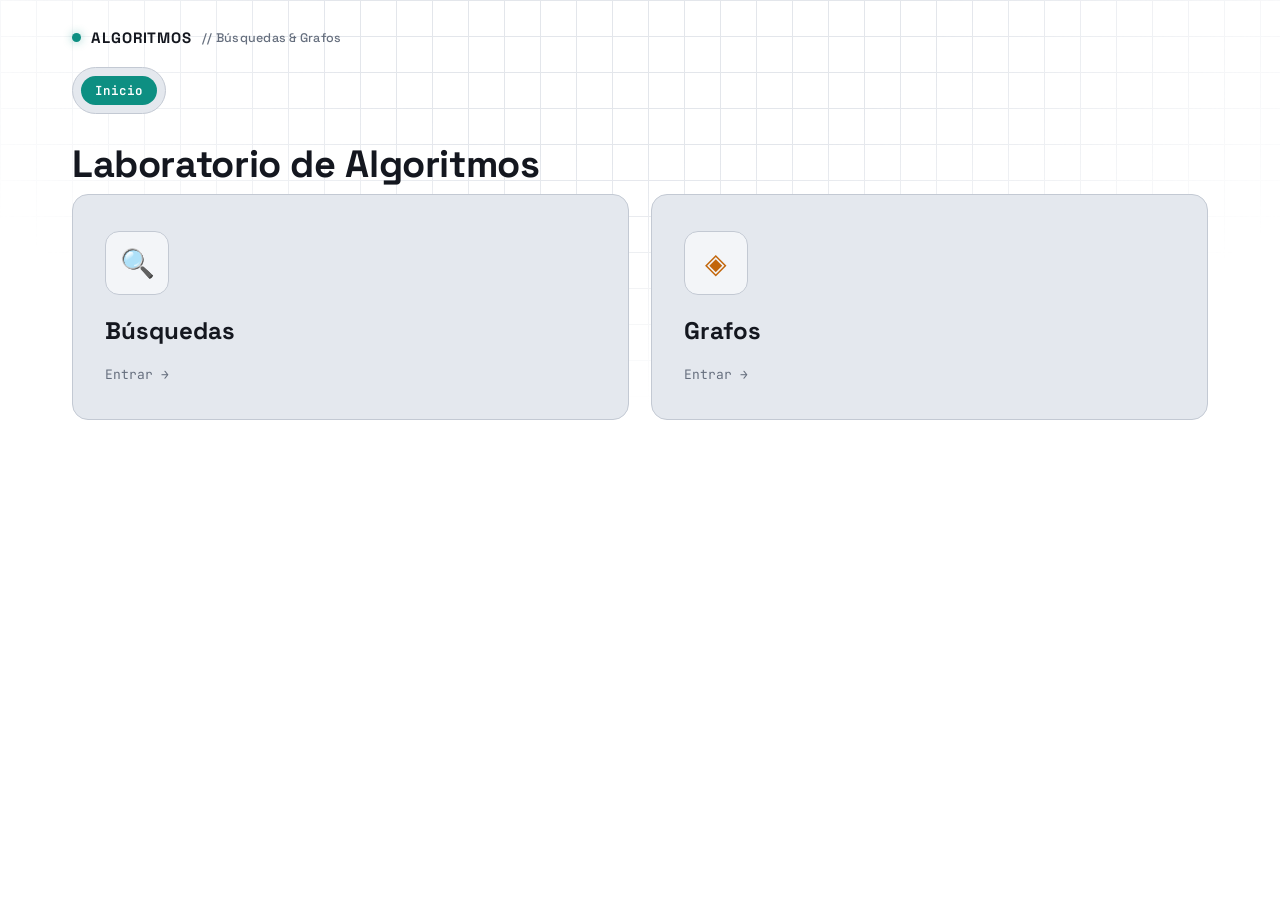
==== commit 1d4bc8dd: "Add files via upload" ====
--- a/index.html
+++ b/index.html
@@ -13,14 +13,14 @@
 <div class="shell">
 
   <div class="brand" onclick="goTo('home')">
-    <span class="dot"></span> TEMAS <small>// Búsquedas & Grafos</small>
+    <span class="dot"></span> ALGORITMOS <small>// Búsquedas & Grafos</small>
   </div>
 
   <div class="tape" id="tape"></div>
 
   <!-- ============ INICIO ============ -->
   <section class="screen" data-screen="home">
-    <h1 class="page-title">Ciencias de la Computacion II</h1>
+    <h1 class="page-title">Laboratorio de Algoritmos</h1>
     <div class="choice-grid">
       <div class="choice-card" tabindex="0" onclick="goTo('busquedas')">
         <div class="glyph">🔍</div>
@@ -441,9 +441,32 @@
   <section class="screen" data-screen="busqueda-residuos">
     <button class="back-btn" onclick="goTo('arbol')">← Volver a Árbol de Búsquedas</button>
     <h1 class="page-title">Búsqueda por Residuos</h1>
-    <div class="placeholder-box">
-      <strong>Próximamente</strong>
-      Esta sección se construirá cuando definamos cómo funciona este algoritmo.
+    <p class="page-sub">Árbol trie binario: los nodos intermedios (puntos) son solo caminos vacíos; las letras únicamente se guardan al final, en las hojas, tras recorrer los 5 bits de su código. Las letras con el mismo prefijo comparten camino y solo se bifurcan donde sus bits difieren. Bit <b>0</b> = izquierda, bit <b>1</b> = derecha.</p>
+
+    <div class="demo-layout">
+      <div class="panel">
+        <h4>Trie Binario de Residuos</h4>
+        <div class="controls-row">
+          <span class="field-label">Palabra:</span>
+          <input type="text" id="resTrieWordInput" placeholder="Ej. PRUEBA" value="PRUEBA" style="width:220px; text-transform:uppercase;">
+          <button class="btn primary" onclick="Residuos.build()">▶ Generar Árbol</button>
+        </div>
+        <div class="status-line" id="resTrieStatus">Escribe una palabra y pulsa generar para ver cómo se crea el camino de cada letra.</div>
+        <div class="letter-strip" id="resTrieStrip"></div>
+        <div class="tree-scroll">
+          <div id="resTrieTree"></div>
+        </div>
+      </div>
+      <div>
+        <div class="panel">
+          <h4>Pseudocódigo</h4>
+          <pre class="pcode" id="resTriePcode"></pre>
+        </div>
+        <div class="panel">
+          <h4>Registro de Ejecución</h4>
+          <div class="log" id="resTrieLog"></div>
+        </div>
+      </div>
     </div>
   </section>
 
@@ -451,9 +474,38 @@
   <section class="screen" data-screen="busqueda-residuos-multiples">
     <button class="back-btn" onclick="goTo('arbol')">← Volver a Árbol de Búsquedas</button>
     <h1 class="page-title">Búsqueda por Residuos Múltiples</h1>
-    <div class="placeholder-box">
-      <strong>Próximamente</strong>
-      Esta sección se construirá cuando definamos cómo funciona este algoritmo.
+    <p class="page-sub">En vez de leer 1 bit por nivel, se leen "bloques" de <b>k</b> bits de una vez, así cada nodo puede tener hasta 2<sup>k</sup> ramas. El árbol queda más ancho pero mucho menos profundo. Igual que en Residuos, las letras solo se guardan al final del camino (en las hojas).</p>
+
+    <div class="demo-layout">
+      <div class="panel">
+        <h4>Trie M-ario de Residuos Múltiples</h4>
+        <div class="controls-row">
+          <span class="field-label">Palabra:</span>
+          <input type="text" id="resMulWordInput" placeholder="Ej. PRUEBA" value="PRUEBA" style="width:200px; text-transform:uppercase;">
+          <span class="field-label">Bloques de:</span>
+          <select id="resMulBlockSize">
+            <option value="1">1 bit (2 ramas)</option>
+            <option value="2" selected>2 bits (4 ramas)</option>
+            <option value="5">5 bits (32 ramas, 1 salto)</option>
+          </select>
+          <button class="btn primary" onclick="ResiduosMultiples.build()">▶ Generar Árbol</button>
+        </div>
+        <div class="status-line" id="resMulStatus">Elige el tamaño de bloque y pulsa generar.</div>
+        <div class="letter-strip" id="resMulStrip"></div>
+        <div class="tree-scroll">
+          <div id="resMulTree"></div>
+        </div>
+      </div>
+      <div>
+        <div class="panel">
+          <h4>Pseudocódigo</h4>
+          <pre class="pcode" id="resMulPcode"></pre>
+        </div>
+        <div class="panel">
+          <h4>Registro de Ejecución</h4>
+          <div class="log" id="resMulLog"></div>
+        </div>
+      </div>
     </div>
   </section>
 
@@ -461,11 +513,54 @@
   <section class="screen" data-screen="arbol-huffman">
     <button class="back-btn" onclick="goTo('arbol')">← Volver a Árbol de Búsquedas</button>
     <h1 class="page-title">Árbol de Huffman</h1>
-    <div class="placeholder-box">
-      <strong>Próximamente</strong>
-      Esta sección se construirá cuando definamos cómo funciona este algoritmo.
-    </div>
-  </section>
+    <p class="page-sub">Compresión sin pérdida: a los caracteres más frecuentes se les asigna un código más corto. Se agrupan de dos en dos los nodos de menor peso (usando dos colas: una de caracteres sueltos y otra de bloques ya combinados) hasta quedar un único árbol. Bit <b>0</b> = izquierda, bit <b>1</b> = derecha.</p>
+
+    <div class="panel">
+      <h4>Construcción del Árbol</h4>
+      <div class="controls-row">
+        <span class="field-label">Palabra:</span>
+        <input type="text" id="huffmanWordInput" placeholder="Ej. Julio_Cesar" value="Julio_Cesar" style="width:220px;">
+        <button class="btn primary" onclick="Huffman.build()">▶ Generar Árbol</button>
+      </div>
+      <div class="status-line" id="huffmanStatus">Escribe una palabra y pulsa generar para ver cómo se combinan sus caracteres.</div>
+      <div class="letter-strip" id="huffmanStrip"></div>
+    </div>
+
+    <div class="panel" style="margin-top:16px;">
+      <h4>Método de Columnas (Sumas Sucesivas)</h4>
+      <p class="page-sub" style="margin-top:-4px;">En cada columna se suman los dos valores más pequeños (resaltados, abajo); el resultado pasa a formar parte de la siguiente columna, ya más corta, hasta quedar una sola línea.</p>
+      <div class="hf-columns-scroll">
+        <div class="hf-columns" id="huffmanColumns"></div>
+      </div>
+    </div>
+
+    <div class="panel" style="margin-top:16px;">
+      <h4>Árbol de Huffman</h4>
+      <div class="tree-scroll">
+        <div id="huffmanTree"></div>
+      </div>
+    </div>
+
+    <div class="panel" style="margin-top:16px;">
+      <h4>Tabla de Códigos</h4>
+      <div class="index-table-wrap">
+        <table class="index-table" id="huffmanTable">
+          <thead>
+            <tr><th>K (letra)</th><th>Código</th><th>Li (bits)</th><th>Pi (prob.)</th><th>L = Pi·Li</th></tr>
+          </thead>
+          <tbody></tbody>
+        </table>
+      </div>
+      <div class="status-line" id="huffmanSummary"></div>
+    </div>
+
+    <div class="panel" style="margin-top:16px;">
+      <h4>Cadena Comprimida y Bytes</h4>
+      <div class="status-line" id="huffmanBitsInfo"></div>
+      <div class="letter-strip" id="huffmanBytes"></div>
+    </div>
+  </section>
+
 
   <!-- ============ SECUENCIAL (Interna) ============ -->
   <section class="screen" data-screen="secuencial">
@@ -615,43 +710,6 @@
     </div>
   </section>
 
-  <!-- ============ BÚSQUEDA POR RESIDUOS (Interna) ============ -->
-  <section class="screen" data-screen="residuos">
-    <button class="back-btn" onclick="goTo('internas')">← Volver a Internas</button>
-    <h1 class="page-title">Búsqueda por Residuos</h1>
-    <p class="page-sub">Árbol digital de búsqueda: cada clave se inserta siguiendo sus bits (residuos de dividir sucesivamente por 2). Un residuo <b>0</b> baja a la izquierda, un residuo <b>1</b> baja a la derecha.</p>
-
-    <div class="demo-layout">
-      <div class="panel">
-        <h4>Árbol de Residuos</h4>
-        <div class="controls-row">
-          <button class="btn" onclick="Res.newTree()">↻ Nuevo Árbol</button>
-          <span class="field-label">o ingresa el tuyo:</span>
-          <input type="text" id="residuosManualInput" placeholder="Ej. 1, 2, 3, 4" style="width:220px;">
-          <button class="btn" onclick="Res.useManualArray()">✎ Usar mi arreglo</button>
-        </div>
-        <div class="controls-row">
-          <span class="field-label">Objetivo:</span>
-          <input type="number" id="residuosTarget" placeholder="Ej. 42">
-          <button class="btn primary" onclick="Res.start()">▶ Iniciar Búsqueda</button>
-        </div>
-        <div class="status-line" id="residuosStatus">Genera un árbol, escribe un valor objetivo y pulsa iniciar.</div>
-        <div class="tree-scroll">
-          <div id="residuosTree"></div>
-        </div>
-      </div>
-      <div>
-        <div class="panel">
-          <h4>Pseudocódigo</h4>
-          <pre class="pcode" id="residuosPcode"></pre>
-        </div>
-        <div class="panel">
-          <h4>Registro de Ejecución</h4>
-          <div class="log" id="residuosLog"></div>
-        </div>
-      </div>
-    </div>
-  </section>
 
 </div>
 
@@ -661,7 +719,6 @@
 <script src="./src/js/secuencial.js"></script>
 <script src="./src/js/binaria.js"></script>
 <script src="./src/js/hash.js"></script>
-<script src="./src/js/residuos.js"></script>
 <script src="./src/js/ext-secuencial.js"></script>
 <script src="./src/js/ext-binaria.js"></script>
 <script src="./src/js/ext-hash.js"></script>
--- a/src/css/styles.css
+++ b/src/css/styles.css
@@ -186,6 +186,39 @@
   .note{ font-size:13px; color:var(--text-muted); line-height:1.6; margin:0; }
   .note code{ font-family:'JetBrains Mono',monospace; background:var(--bg-cell); padding:1px 6px; border-radius:4px; color:var(--accent-found); font-size:12px;}
 
+  /* Huffman: método de columnas (sumas sucesivas) */
+  .hf-columns-scroll{ overflow-x:auto; padding-bottom:6px; }
+  .hf-columns{ display:flex; align-items:flex-start; gap:14px; min-height:60px; }
+  .hf-column{
+    display:flex; flex-direction:column; gap:6px; align-items:stretch;
+    min-width:76px; flex-shrink:0;
+  }
+  .hf-col-title{
+    font-family:'JetBrains Mono',monospace; font-size:10.5px; color:var(--text-dim);
+    text-align:center; margin-bottom:2px; letter-spacing:.04em;
+  }
+  .hf-item{
+    background:var(--bg-cell); border:1px solid var(--border); border-radius:8px;
+    padding:7px 8px; display:flex; flex-direction:column; align-items:center; gap:2px;
+    transition:all .3s ease;
+  }
+  .hf-item .hf-label{ font-family:'JetBrains Mono',monospace; font-weight:700; font-size:13px; color:var(--text); }
+  .hf-item .hf-freq{ font-family:'JetBrains Mono',monospace; font-size:11px; color:var(--text-dim); }
+  .hf-item.merge-pick{
+    border-color:var(--accent-scan); background:#FDF0E1;
+    box-shadow:0 0 0 3px rgba(194,101,10,.14);
+  }
+  .hf-col-arrow{
+    display:flex; flex-direction:column; align-items:center; justify-content:center;
+    flex-shrink:0; gap:4px; padding-top:20px;
+  }
+  .hf-col-arrow .hf-op{
+    font-family:'JetBrains Mono',monospace; font-size:11px; color:var(--accent-scan);
+    text-align:center; white-space:nowrap; line-height:1.5;
+  }
+  .hf-col-arrow .hf-op b{ color:var(--accent-found); }
+  .hf-col-arrow .hf-arrow-glyph{ font-size:18px; color:var(--text-dim); }
+
   /* hashmap */
   .buckets-row{ display:grid; grid-template-columns:repeat(10, 66px); gap:8px; }
   .bucket{ width:66px; flex-shrink:0; display:flex; flex-direction:column; align-items:center; gap:6px; }
@@ -310,6 +343,21 @@
 .rnode.compare{ border-color:var(--accent-scan); background:#FDF0E1; box-shadow:0 0 0 3px rgba(194,101,10,.14); transform:scale(1.08); }
 .rnode.found{ border-color:var(--accent-found); background:#DFF5F2; box-shadow:0 0 0 3px rgba(13,143,130,.16); transform:scale(1.12); }
 
+/* Huffman: nodo interno con la fracción (peso/total), estilo diagrama de clase */
+.rnode.hf-node-sum{ width:52px; height:52px; font-size:11px; letter-spacing:-.3px; }
+/* Huffman: fracción de frecuencia bajo cada hoja (letra) */
+.hf-node-freq{
+  font-family:'JetBrains Mono',monospace; font-size:10.5px; color:var(--text-dim);
+  margin-top:-2px; text-align:center;
+}
+
+/* nodo "camino" (intermedio, sin letra) del trie de residuos */
+.rnode-dot{
+  width:14px; height:14px; margin:16px 0; border-radius:50%;
+  background:var(--border); border:1px solid var(--border); transition:all .3s ease;
+}
+.rnode-dot.compare{ background:var(--accent-scan); border-color:var(--accent-scan); box-shadow:0 0 0 4px rgba(194,101,10,.16); transform:scale(1.5); }
+
 /* ---------- TIRA DE LETRAS CON CÓDIGO BINARIO ---------- */
 .letter-strip{ display:flex; flex-wrap:wrap; gap:8px; margin:12px 0 4px; }
 .letter-chip{
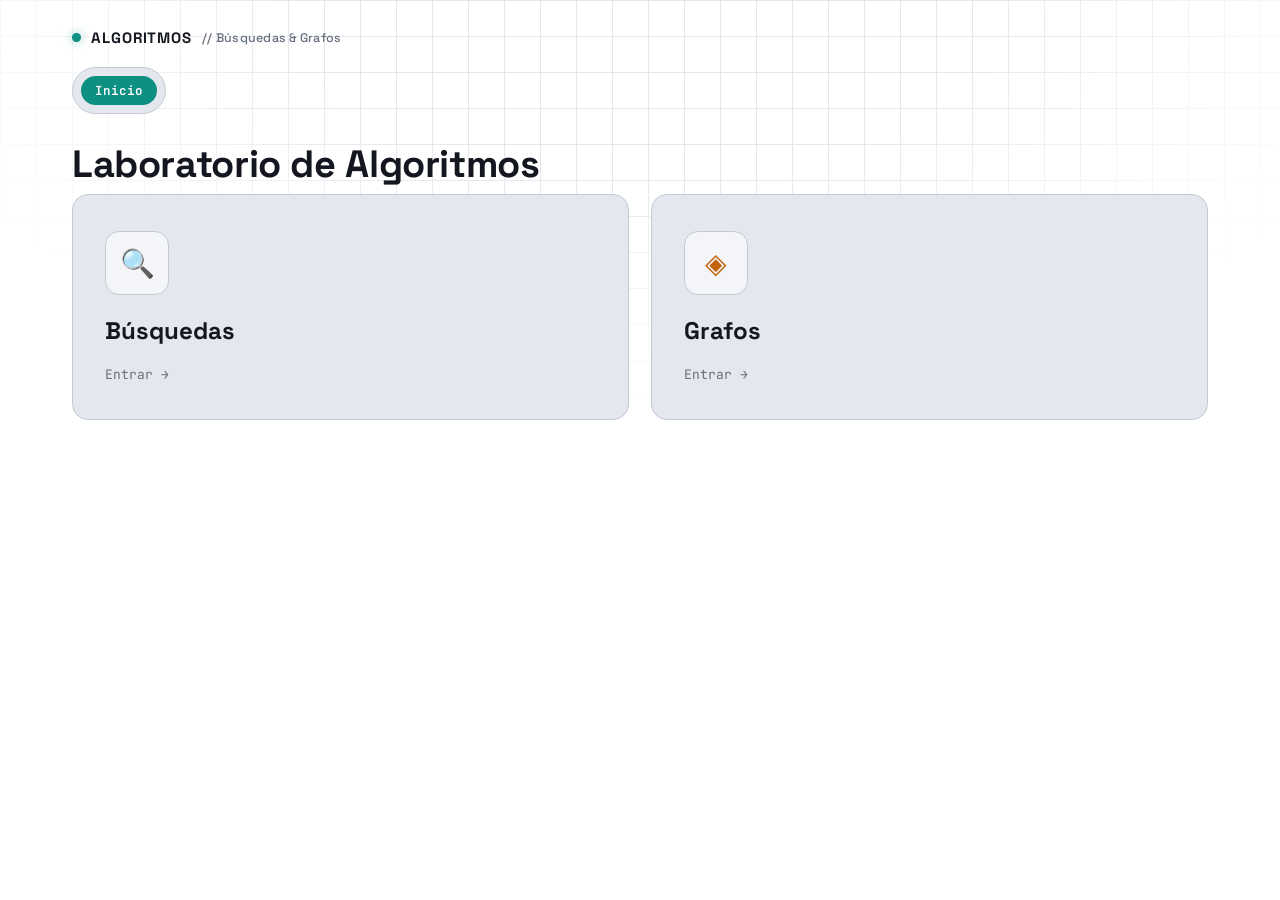
==== commit 7b0610fa: "Arreglo de toda su mierda, como lo quiere el profe y seccionar bien la parte de los arboles con sus " ====
--- a/index.html
+++ b/index.html
@@ -406,108 +406,132 @@
 
   <!-- ============ BÚSQUEDA DIGITAL ============ -->
   <section class="screen" data-screen="busqueda-digital">
-    <button class="back-btn" onclick="goTo('arbol')">← Volver a Árbol de Búsquedas</button>
-    <h1 class="page-title">Búsqueda Digital</h1>
-    <p class="page-sub">Cada letra se codifica según su posición en el alfabeto (A=1 … Z=26) en binario de 5 bits. Las letras se insertan en el orden en que aparecen en la palabra: en el nivel 1 se compara el 1º bit, en el nivel 2 el 2º bit, y así sucesivamente. Bit <b>0</b> = izquierda, bit <b>1</b> = derecha.</p>
-
-    <div class="demo-layout">
-      <div class="panel">
-        <h4>Árbol de Búsqueda Digital</h4>
-        <div class="controls-row">
-          <span class="field-label">Palabra:</span>
-          <input type="text" id="digitalWordInput" placeholder="Ej. PRUEBA" value="PRUEBA" style="width:220px; text-transform:uppercase;">
-          <button class="btn primary" onclick="Digital.build()">▶ Generar Árbol</button>
-        </div>
-        <div class="status-line" id="digitalStatus">Escribe una palabra y pulsa generar para ver cómo se insertan sus letras.</div>
-        <div class="letter-strip" id="digitalStrip"></div>
-        <div class="tree-scroll">
-          <div id="digitalTree"></div>
-        </div>
-      </div>
-      <div>
-        <div class="panel">
-          <h4>Pseudocódigo</h4>
-          <pre class="pcode" id="digitalPcode"></pre>
-        </div>
-        <div class="panel">
-          <h4>Registro de Ejecución</h4>
-          <div class="log" id="digitalLog"></div>
-        </div>
-      </div>
-    </div>
-  </section>
+  <button class="back-btn" onclick="goTo('arbol')">← Volver a Árbol de Búsquedas</button>
+  <h1 class="page-title">Búsqueda Digital</h1>
+  <p class="page-sub">Cada letra se codifica según su posición en el alfabeto (A=1 … Z=26) en binario de 5 bits. En cada nivel se compara el bit correspondiente; si el nodo está vacío, ahí se guarda la letra. Bit <b>0</b> = izquierda, bit <b>1</b> = derecha.</p>
+
+  <div class="demo-layout">
+    <div class="panel">
+      <h4>Árbol de Búsqueda Digital</h4>
+      <div class="controls-row">
+        <span class="field-label">Letra:</span>
+        <input type="text" id="digitalLetterInput" placeholder="Ej. P" maxlength="2" style="width:60px; text-transform:uppercase;">
+        <button class="btn primary" onclick="Digital.insertLetter()">+ Insertar</button>
+        <button class="btn primary ghost" onclick="Digital.searchLetter()" style="border-color:var(--accent-scan); color:var(--accent-scan);">🔍 Buscar</button>
+        <button class="btn primary ghost" onclick="Digital.deleteLetter()" style="border-color:var(--accent-collision); color:var(--accent-collision);">🗑 Eliminar</button>
+      </div>
+      <div class="controls-row">
+        <span class="field-label">o carga una palabra completa (reinicia el árbol):</span>
+        <input type="text" id="digitalWordInput" placeholder="Ej. PRUEBA" value="PRUEBA" style="width:180px; text-transform:uppercase;">
+        <button class="btn" onclick="Digital.loadWord()">⚡ Cargar Palabra</button>
+        <button class="btn" onclick="Digital.reset()">↻ Reiniciar Árbol</button>
+      </div>
+      <div class="status-line" id="digitalStatus">Inserta letras una por una, o carga una palabra completa para empezar.</div>
+      <div class="letter-strip" id="digitalStrip"></div>
+      <div class="tree-scroll">
+        <div id="digitalTree"></div>
+      </div>
+    </div>
+    <div>
+      <div class="panel">
+        <h4>Pseudocódigo</h4>
+        <pre class="pcode" id="digitalPcode"></pre>
+      </div>
+      <div class="panel">
+        <h4>Registro de Ejecución</h4>
+        <div class="log" id="digitalLog"></div>
+      </div>
+    </div>
+  </div>
+</section>
 
   <!-- ============ BÚSQUEDA POR RESIDUOS ============ -->
   <section class="screen" data-screen="busqueda-residuos">
-    <button class="back-btn" onclick="goTo('arbol')">← Volver a Árbol de Búsquedas</button>
-    <h1 class="page-title">Búsqueda por Residuos</h1>
-    <p class="page-sub">Árbol trie binario: los nodos intermedios (puntos) son solo caminos vacíos; las letras únicamente se guardan al final, en las hojas, tras recorrer los 5 bits de su código. Las letras con el mismo prefijo comparten camino y solo se bifurcan donde sus bits difieren. Bit <b>0</b> = izquierda, bit <b>1</b> = derecha.</p>
-
-    <div class="demo-layout">
-      <div class="panel">
-        <h4>Trie Binario de Residuos</h4>
-        <div class="controls-row">
-          <span class="field-label">Palabra:</span>
-          <input type="text" id="resTrieWordInput" placeholder="Ej. PRUEBA" value="PRUEBA" style="width:220px; text-transform:uppercase;">
-          <button class="btn primary" onclick="Residuos.build()">▶ Generar Árbol</button>
-        </div>
-        <div class="status-line" id="resTrieStatus">Escribe una palabra y pulsa generar para ver cómo se crea el camino de cada letra.</div>
-        <div class="letter-strip" id="resTrieStrip"></div>
-        <div class="tree-scroll">
-          <div id="resTrieTree"></div>
-        </div>
-      </div>
-      <div>
-        <div class="panel">
-          <h4>Pseudocódigo</h4>
-          <pre class="pcode" id="resTriePcode"></pre>
-        </div>
-        <div class="panel">
-          <h4>Registro de Ejecución</h4>
-          <div class="log" id="resTrieLog"></div>
-        </div>
-      </div>
-    </div>
-  </section>
+  <button class="back-btn" onclick="goTo('arbol')">← Volver a Árbol de Búsquedas</button>
+  <h1 class="page-title">Búsqueda por Residuos</h1>
+  <p class="page-sub">Trie binario: los nodos intermedios (puntos) son solo caminos vacíos; las letras únicamente se guardan al final, en las hojas, tras recorrer los 5 bits de su código. Bit <b>0</b> = izquierda, bit <b>1</b> = derecha.</p>
+
+  <div class="demo-layout">
+    <div class="panel">
+      <h4>Trie Binario de Residuos</h4>
+      <div class="controls-row">
+        <span class="field-label">Letra:</span>
+        <input type="text" id="resTrieLetterInput" placeholder="Ej. P" maxlength="2" style="width:60px; text-transform:uppercase;">
+        <button class="btn primary" onclick="Residuos.insertLetter()">+ Insertar</button>
+        <button class="btn primary ghost" onclick="Residuos.searchLetter()" style="border-color:var(--accent-scan); color:var(--accent-scan);">🔍 Buscar</button>
+        <button class="btn primary ghost" onclick="Residuos.deleteLetter()" style="border-color:var(--accent-collision); color:var(--accent-collision);">🗑 Eliminar</button>
+      </div>
+      <div class="controls-row">
+        <span class="field-label">o carga una palabra completa (reinicia el árbol):</span>
+        <input type="text" id="resTrieWordInput" placeholder="Ej. PRUEBA" value="PRUEBA" style="width:180px; text-transform:uppercase;">
+        <button class="btn" onclick="Residuos.loadWord()">⚡ Cargar Palabra</button>
+        <button class="btn" onclick="Residuos.reset()">↻ Reiniciar Árbol</button>
+      </div>
+      <div class="status-line" id="resTrieStatus">Inserta letras una por una, o carga una palabra completa para empezar.</div>
+      <div class="letter-strip" id="resTrieStrip"></div>
+      <div class="tree-scroll">
+        <div id="resTrieTree"></div>
+      </div>
+    </div>
+    <div>
+      <div class="panel">
+        <h4>Pseudocódigo</h4>
+        <pre class="pcode" id="resTriePcode"></pre>
+      </div>
+      <div class="panel">
+        <h4>Registro de Ejecución</h4>
+        <div class="log" id="resTrieLog"></div>
+      </div>
+    </div>
+  </div>
+</section>
 
   <!-- ============ BÚSQUEDA POR RESIDUOS MÚLTIPLES ============ -->
-  <section class="screen" data-screen="busqueda-residuos-multiples">
-    <button class="back-btn" onclick="goTo('arbol')">← Volver a Árbol de Búsquedas</button>
-    <h1 class="page-title">Búsqueda por Residuos Múltiples</h1>
-    <p class="page-sub">En vez de leer 1 bit por nivel, se leen "bloques" de <b>k</b> bits de una vez, así cada nodo puede tener hasta 2<sup>k</sup> ramas. El árbol queda más ancho pero mucho menos profundo. Igual que en Residuos, las letras solo se guardan al final del camino (en las hojas).</p>
-
-    <div class="demo-layout">
-      <div class="panel">
-        <h4>Trie M-ario de Residuos Múltiples</h4>
-        <div class="controls-row">
-          <span class="field-label">Palabra:</span>
-          <input type="text" id="resMulWordInput" placeholder="Ej. PRUEBA" value="PRUEBA" style="width:200px; text-transform:uppercase;">
-          <span class="field-label">Bloques de:</span>
-          <select id="resMulBlockSize">
-            <option value="1">1 bit (2 ramas)</option>
-            <option value="2" selected>2 bits (4 ramas)</option>
-            <option value="5">5 bits (32 ramas, 1 salto)</option>
-          </select>
-          <button class="btn primary" onclick="ResiduosMultiples.build()">▶ Generar Árbol</button>
-        </div>
-        <div class="status-line" id="resMulStatus">Elige el tamaño de bloque y pulsa generar.</div>
-        <div class="letter-strip" id="resMulStrip"></div>
-        <div class="tree-scroll">
-          <div id="resMulTree"></div>
-        </div>
-      </div>
-      <div>
-        <div class="panel">
-          <h4>Pseudocódigo</h4>
-          <pre class="pcode" id="resMulPcode"></pre>
-        </div>
-        <div class="panel">
-          <h4>Registro de Ejecución</h4>
-          <div class="log" id="resMulLog"></div>
-        </div>
-      </div>
-    </div>
-  </section>
+ <section class="screen" data-screen="busqueda-residuos-multiples">
+  <button class="back-btn" onclick="goTo('arbol')">← Volver a Árbol de Búsquedas</button>
+  <h1 class="page-title">Búsqueda por Residuos Múltiples</h1>
+  <p class="page-sub">En vez de leer 1 bit por nivel, se leen "bloques" de <b>k</b> bits de una vez, así cada nodo puede tener hasta 2<sup>k</sup> ramas. Cambiar el tamaño de bloque reinicia el árbol.</p>
+
+  <div class="demo-layout">
+    <div class="panel">
+      <h4>Trie M-ario de Residuos Múltiples</h4>
+      <div class="controls-row">
+        <span class="field-label">Bloques de:</span>
+        <select id="resMulBlockSize" onchange="ResiduosMultiples.reset()">
+          <option value="1">1 bit (2 ramas)</option>
+          <option value="2" selected>2 bits (4 ramas)</option>
+          <option value="5">5 bits (32 ramas, 1 salto)</option>
+        </select>
+        <span class="field-label">Letra:</span>
+        <input type="text" id="resMulLetterInput" placeholder="Ej. P" maxlength="2" style="width:60px; text-transform:uppercase;">
+        <button class="btn primary" onclick="ResiduosMultiples.insertLetter()">+ Insertar</button>
+        <button class="btn primary ghost" onclick="ResiduosMultiples.searchLetter()" style="border-color:var(--accent-scan); color:var(--accent-scan);">🔍 Buscar</button>
+        <button class="btn primary ghost" onclick="ResiduosMultiples.deleteLetter()" style="border-color:var(--accent-collision); color:var(--accent-collision);">🗑 Eliminar</button>
+      </div>
+      <div class="controls-row">
+        <span class="field-label">o carga una palabra completa (reinicia el árbol):</span>
+        <input type="text" id="resMulWordInput" placeholder="Ej. PRUEBA" value="PRUEBA" style="width:180px; text-transform:uppercase;">
+        <button class="btn" onclick="ResiduosMultiples.loadWord()">⚡ Cargar Palabra</button>
+        <button class="btn" onclick="ResiduosMultiples.reset()">↻ Reiniciar Árbol</button>
+      </div>
+      <div class="status-line" id="resMulStatus">Elige el tamaño de bloque, luego inserta letras una por una o carga una palabra.</div>
+      <div class="letter-strip" id="resMulStrip"></div>
+      <div class="tree-scroll">
+        <div id="resMulTree"></div>
+      </div>
+    </div>
+    <div>
+      <div class="panel">
+        <h4>Pseudocódigo</h4>
+        <pre class="pcode" id="resMulPcode"></pre>
+      </div>
+      <div class="panel">
+        <h4>Registro de Ejecución</h4>
+        <div class="log" id="resMulLog"></div>
+      </div>
+    </div>
+  </div>
+</section>
 
   <!-- ============ ÁRBOL DE HUFFMAN ============ -->
   <section class="screen" data-screen="arbol-huffman">
@@ -566,24 +590,29 @@
   <section class="screen" data-screen="secuencial">
     <button class="back-btn" onclick="goTo('internas')">← Volver a Internas</button>
     <h1 class="page-title">Búsqueda Secuencial</h1>
+    <p class="page-sub">Compara el objetivo con cada elemento, de izquierda a derecha, hasta encontrarlo o llegar al final.</p>
 
     <div class="demo-layout">
       <div class="panel">
-        <h4>Arreglo</h4>
+        <h4>Arreglo en Memoria</h4>
         <div class="controls-row">
-          <button class="btn" onclick="Seq.newArray()">↻ Nuevo Arreglo</button>
-          <span class="field-label">o ingresa el tuyo:</span>
-          <input type="text" id="seqManualInput" placeholder="Ej. 1, 2, 3, 4" style="width:220px;">
-          <button class="btn" onclick="Seq.useManualArray()">✎ Usar mi arreglo</button>
-        </div>
-        <div class="controls-row">
-          <span class="field-label">Objetivo:</span>
-          <input type="number" id="seqTarget" placeholder="Ej. 42">
-          <button class="btn primary" onclick="Seq.start()">▶ Iniciar Búsqueda</button>
-        </div>
-        <div class="status-line" id="seqStatus">Genera un arreglo, escribe un valor objetivo y pulsa iniciar.</div>
+          <span class="field-label">Cantidad:</span>
+          <input type="number" id="seqRandSize" value="10" min="1" max="20" style="width: 60px;">
+          <button class="btn" onclick="Seq.generate()">🎲 Generar Aleatorio</button>
+          <button class="btn" onclick="Seq.clearArray()">🧹 Limpiar Todo</button>
+        </div>
+        <div class="controls-row" style="margin-top: 10px;">
+          <span class="field-label">Valor:</span>
+          <input type="number" id="seqInput" placeholder="Ej. 42">
+          <button class="btn primary" onclick="Seq.insert()">+ Insertar</button>
+          <button class="btn primary ghost" onclick="Seq.remove()" style="border-color:var(--accent-collision); color:var(--accent-collision);">🗑 Eliminar</button>
+          <button class="btn primary" onclick="Seq.start()">▶ Buscar</button>
+        </div>
+        <div class="status-line" id="seqStatus">El arreglo está vacío. Inserta datos o genera uno aleatorio.</div>
         <div class="track">
-          <div class="cells-row" id="seqCells"></div>
+          <div class="cells-row" id="seqCells">
+            <span style="color:var(--text-dim); font-size:12px; font-family:'JetBrains Mono',monospace;">(Vacío)</span>
+          </div>
         </div>
       </div>
       <div>
@@ -603,25 +632,30 @@
   <section class="screen" data-screen="binaria">
     <button class="back-btn" onclick="goTo('internas')">← Volver a Internas</button>
     <h1 class="page-title">Búsqueda Binaria</h1>
+    <p class="page-sub">Requiere un arreglo ordenado. Descarta la mitad del espacio de búsqueda en cada paso evaluando el elemento central.</p>
 
     <div class="demo-layout">
       <div class="panel">
         <h4>Arreglo Ordenado</h4>
         <div class="controls-row">
-          <button class="btn" onclick="Bin.newArray()">↻ Nuevo Arreglo</button>
-          <span class="field-label">o ingresa el tuyo:</span>
-          <input type="text" id="binManualInput" placeholder="Ej. 1, 2, 3, 4" style="width:220px;">
-          <button class="btn" onclick="Bin.useManualArray()">✎ Usar mi arreglo</button>
-        </div>
-        <div class="controls-row">
-          <span class="field-label">Objetivo:</span>
-          <input type="number" id="binTarget" placeholder="Ej. 42">
-          <button class="btn primary" onclick="Bin.start()">▶ Iniciar Búsqueda</button>
-        </div>
-        <div class="status-line" id="binStatus">Genera un arreglo, escribe un valor objetivo y pulsa iniciar.</div>
+          <span class="field-label">Cantidad:</span>
+          <input type="number" id="binRandSize" value="11" min="1" max="20" style="width: 60px;">
+          <button class="btn" onclick="Bin.generate()">🎲 Generar Aleatorio</button>
+          <button class="btn" onclick="Bin.clearArray()">🧹 Limpiar Todo</button>
+        </div>
+        <div class="controls-row" style="margin-top: 10px;">
+          <span class="field-label">Valor:</span>
+          <input type="number" id="binInput" placeholder="Ej. 42">
+          <button class="btn primary" onclick="Bin.insert()">+ Insertar</button>
+          <button class="btn primary ghost" onclick="Bin.remove()" style="border-color:var(--accent-collision); color:var(--accent-collision);">🗑 Eliminar</button>
+          <button class="btn primary" onclick="Bin.start()">▶ Buscar</button>
+        </div>
+        <div class="status-line" id="binStatus">El arreglo está vacío. Inserta datos para comenzar.</div>
         <div class="track">
           <div class="markers-row" id="binMarkers"></div>
-          <div class="cells-row" id="binCells"></div>
+          <div class="cells-row" id="binCells">
+            <span style="color:var(--text-dim); font-size:12px; font-family:'JetBrains Mono',monospace;">(Vacío)</span>
+          </div>
         </div>
       </div>
       <div>
@@ -637,81 +671,82 @@
     </div>
   </section>
 
-  <!-- ============ Transformacion de Claves (Interna) ============ -->
+<!-- ============ HASHMAPS (Interna) ============ -->
+ <!-- ============ HASHMAPS (Interna) ============ -->
   <section class="screen" data-screen="hashmaps">
     <button class="back-btn" onclick="goTo('internas')">← Volver a Internas</button>
-    <h1 class="page-title">Hashmaps y Resolución de Colisiones</h1>
+    <h1 class="page-title">Hashmaps (Transferencia de Claves)</h1>
+    <p class="page-sub">Selecciona una función matemática para calcular la dirección de la clave. Si la cubeta se llena, el registro pasa a la <b>Zona de Colisiones</b>.</p>
+
+    <!-- Menú visual de Funciones Hash -->
+    <div class="choice-grid" style="margin-bottom: 20px; grid-template-columns: repeat(auto-fit, minmax(160px, 1fr));">
+      <div class="choice-card" id="btn-modulo" onclick="Hash.setMethod('modulo')" style="padding: 16px;">
+        <h3 style="font-size: 15px;">Módulo</h3>
+        <p style="font-size: 12px; margin-top: 4px;">(K mod M)</p>
+      </div>
+      <div class="choice-card" id="btn-cuadrado" onclick="Hash.setMethod('cuadrado')" style="padding: 16px;">
+        <h3 style="font-size: 15px;">Cuadrado</h3>
+        <p style="font-size: 12px; margin-top: 4px;">Centro del cuadrado</p>
+      </div>
+      <div class="choice-card" id="btn-plegamiento" onclick="Hash.setMethod('plegamiento')" style="padding: 16px;">
+        <h3 style="font-size: 15px;">Plegamiento</h3>
+        <p style="font-size: 12px; margin-top: 4px;">Suma por partes</p>
+      </div>
+      <div class="choice-card" id="btn-truncamiento" onclick="Hash.setMethod('truncamiento')" style="padding: 16px;">
+        <h3 style="font-size: 15px;">Truncamiento</h3>
+        <p style="font-size: 12px; margin-top: 4px;">Dígitos impares</p>
+      </div>
+      <div class="choice-card" id="btn-bases" onclick="Hash.setMethod('bases')" style="padding: 16px;">
+        <h3 style="font-size: 15px;">Bases</h3>
+        <p style="font-size: 12px; margin-top: 4px;">Cambio de base</p>
+      </div>
+    </div>
 
     <div class="panel" style="margin-bottom:16px;">
-      <h4>Configuración</h4>
+      <h4>Configuración de la Estructura</h4>
       <div class="controls-row">
-        <span class="field-label">Método:</span>
-        <select id="hashMethod" onchange="Hash.onMethodChange()">
-          <option value="division">División (Módulo)</option>
-          <option value="cuadrado">Centro del Cuadrado (Mid-Square)</option>
-          <option value="plegamiento">Plegamiento (Folding)</option>
-          <option value="truncamiento">Truncamiento (Extracción)</option>
-          <option value="bases">Cambio de Base (Radix)</option>
-        </select>
-        <span class="field-label">Celdas de Memoria:</span>
-        <select id="hashSize" onchange="Hash.reset()">
-          <option value="10" selected>10</option>
-          <option value="100">100</option>
-        </select>
-        <span class="field-label">Módulo (m) =</span>
-        <select id="hashMMode" onchange="Hash.reset()">
-          <option value="exact" selected>El número elegido</option>
-          <option value="prime">Primo anterior</option>
-        </select>
-        <span class="m-readout" id="hashMReadout">m = 10</span>
-        <button class="btn" onclick="Hash.reset()">↻ Reiniciar Tabla</button>
-      </div>
-      <div class="controls-row">
+        <span class="field-label">Cubetas (M):</span>
+        <input type="number" id="hashM" value="5" min="2" max="20" style="width: 60px;" onchange="Hash.generate()">
+        <span class="field-label">Capacidad (Filas):</span>
+        <input type="number" id="hashB" value="3" min="1" max="10" style="width: 60px;" onchange="Hash.generate()">
+        <button class="btn" onclick="Hash.generate()">↻ Reiniciar Tabla</button>
+      </div>
+      
+      <div class="controls-row" style="margin-top: 14px;">
         <span class="field-label">Clave (K):</span>
-        <input type="number" id="hashKey" placeholder="Ej. 25">
+        <input type="number" id="hashInput" placeholder="Ej. 125">
         <button class="btn primary" onclick="Hash.insert()">+ Insertar</button>
-        <span class="field-label">Cantidad:</span>
-        <input type="number" id="hashRandomCount" min="1" max="20" value="4" style="width:60px;">
-        <button class="btn" onclick="Hash.insertRandom()">🎲 Insertar Aleatorias</button>
-      </div>
-      <div class="collision-alert" id="hashCollisionAlert" style="display:none;">
-        <div class="collision-alert-text">⚠ <strong>Colisión detectada</strong> — la posición ya está ocupada. Elige cómo resolverla:</div>
-        <div class="collision-alert-actions">
-          <button class="btn" onclick="Hash.chooseCollisionMethod('division')">División (Módulo)</button>
-          <button class="btn" onclick="Hash.chooseCollisionMethod('cuadrado')">Centro del Cuadrado</button>
-          <button class="btn" onclick="Hash.chooseCollisionMethod('plegamiento')">Plegamiento</button>
-          <button class="btn" onclick="Hash.chooseCollisionMethod('truncamiento')">Truncamiento</button>
-          <button class="btn" onclick="Hash.chooseCollisionMethod('bases')">Cambio de Base</button>
-        </div>
-      </div>
-      <div class="status-line" id="hashStatus">Elige un método e inserta un valor de K para comenzar.</div>
+        <button class="btn primary ghost" onclick="Hash.remove()" style="border-color:var(--accent-collision); color:var(--accent-collision);">🗑 Eliminar</button>
+        <button class="btn primary ghost" onclick="Hash.search()" style="border-color:var(--accent-found); color:var(--accent-found);">🔍 Buscar</button>
+      </div>
+      <div class="status-line" id="hashStatus">Configura la tabla e inserta valores para comenzar.</div>
     </div>
 
     <div class="panel" style="margin-bottom:16px;">
-      <h4>Transformación de K</h4>
+      <h4>Transformación Matemática</h4>
       <div class="calc-strip" id="hashCalc">
-        <div class="calc-box"><span class="calc-label">Clave (K)</span><span class="calc-val" id="calcKey">—</span></div>
+        <div class="calc-box"><span class="calc-label">Clave (K)</span><span class="calc-val" id="hCalcKey">—</span></div>
         <div class="calc-arrow">→</div>
-        <div class="calc-box wide"><span class="calc-label">Operación</span><span class="calc-val" id="calcOp">—</span></div>
+        <div class="calc-box wide" style="min-width: 250px;"><span class="calc-label">Operación</span><span class="calc-val" id="hCalcOp" style="font-size:12px;">—</span></div>
         <div class="calc-arrow">→</div>
-        <div class="calc-box"><span class="calc-label">Posición</span><span class="calc-val" id="calcResult">—</span></div>
+        <div class="calc-box"><span class="calc-label">Cubeta</span><span class="calc-val" id="hCalcResult">—</span></div>
       </div>
     </div>
 
     <div class="demo-layout">
-      <div class="panel">
-        <h4>Tabla Hash</h4>
-        <div class="track"><div class="buckets-row" id="hashBuckets"></div></div>
-      </div>
-      <div class="panel">
-        <h4>Registro de Inserción</h4>
-        <div class="log" id="hashLog"></div>
-      </div>
-    </div>
-  </section>
-
-
-</div>
+      <div class="panel" style="overflow: hidden;">
+        <h4>Tabla Hash (Memoria Principal)</h4>
+        <div class="hash-buckets-wrap" id="hashBucketsTrack"></div>
+      </div>
+      <div class="panel">
+        <h4>Registro de Ejecución</h4>
+        <div class="log" id="hashLog" style="height: 180px; margin-bottom: 16px;"></div>
+        
+        <h4>Zona de Colisiones</h4>
+        <div class="overflow-zone" id="hashOverflowTrack"></div>
+      </div>
+    </div>
+  </section>
 
 <!-- Scripts -->
 <script src="./src/js/utils.js"></script>
@@ -723,7 +758,10 @@
 <script src="./src/js/ext-binaria.js"></script>
 <script src="./src/js/ext-hash.js"></script>
 <script src="./src/js/ext-hash-dinamico.js"></script>
-<script src="./src/js/arbol-busqueda.js"></script>
+<script src="./src/js/busqueda-digital.js"></script>
+<script src="./src/js/busqueda-residuos.js"></script>
+<script src="./src/js/residuos-multiples.js"></script>
+<script src="./src/js/huffman.js"></script>
 <script src="./src/js/main.js"></script>
 </body>
 </html>
--- a/src/css/styles.css
+++ b/src/css/styles.css
@@ -370,4 +370,29 @@
 .letter-chip .bin{ font-family:'JetBrains Mono',monospace; font-size:12px; letter-spacing:2px; color:var(--text); }
 .letter-chip.active{ border-color:var(--accent-scan); background:#FDF0E1; box-shadow:0 0 0 3px rgba(194,101,10,.14); }
 .letter-chip.done{ border-color:var(--accent-found); background:#DFF5F2; }
-.letter-chip.dup{ opacity:.5; text-decoration:line-through; }+.letter-chip.dup{ opacity:.5; text-decoration:line-through; }
+
+/* ---------- HASHMAPS (VERTICAL Y COLISIONES) ---------- */
+.hash-buckets-wrap {
+  display: flex; gap: 12px; overflow-x: auto; padding-bottom: 12px; align-items: flex-start;
+}
+.bucket-col {
+  background: var(--bg-panel-2); border: 1px dashed var(--border);
+  border-radius: var(--radius); padding: 10px; display: flex; flex-direction: column;
+  align-items: center; min-width: 64px; transition: border-color .3s;
+}
+.bucket-col.active {
+  border-color: var(--accent-scan); box-shadow: 0 0 0 3px rgba(255,184,77,.15);
+}
+.bucket-col h5 {
+  margin: 0 0 10px 0; font-family: 'JetBrains Mono', monospace;
+  font-size: 11px; color: var(--text-dim); text-transform: uppercase;
+}
+.bucket-col .cells-vertical {
+  display: flex; flex-direction: column; gap: 6px; width: 100%;
+}
+.overflow-zone {
+  min-height: 70px; background: #1A1423; border: 1px dashed var(--accent-collision);
+  border-radius: var(--radius); padding: 12px; display: flex; flex-wrap: wrap; gap: 8px;
+  align-items: center;
+}
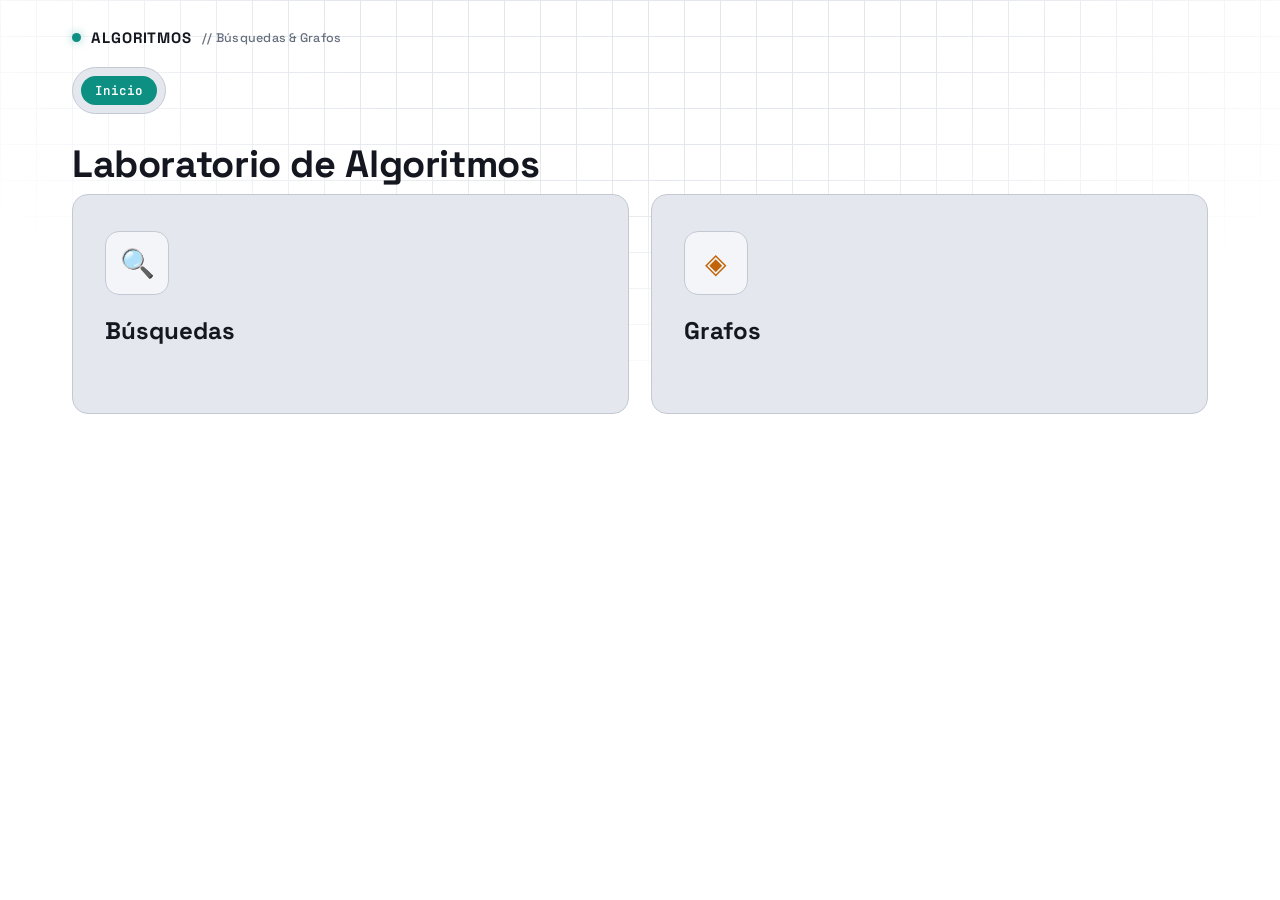
==== commit 0aaba82b: "Add files via upload" ====
--- a/index.html
+++ b/index.html
@@ -25,12 +25,10 @@
       <div class="choice-card" tabindex="0" onclick="goTo('busquedas')">
         <div class="glyph">🔍</div>
         <h3>Búsquedas</h3>
-        <span class="go">Entrar →</span>
       </div>
       <div class="choice-card" tabindex="0" onclick="goTo('grafos')">
         <div class="glyph">◈</div>
         <h3>Grafos</h3>
-        <span class="go">Entrar →</span>
       </div>
     </div>
   </section>
@@ -53,12 +51,10 @@
       <div class="choice-card" tabindex="0" onclick="goTo('internas')">
         <div class="glyph">▦</div>
         <h3>Internas</h3>
-        <span class="go">Entrar →</span>
       </div>
       <div class="choice-card" tabindex="0" onclick="goTo('externas')">
         <div class="glyph">⛁</div>
         <h3>Externas</h3>
-        <span class="go">Entrar →</span>
       </div>
     </div>
   </section>
@@ -71,22 +67,18 @@
       <div class="choice-card" tabindex="0" onclick="goTo('ext-secuencial')">
         <div class="glyph">📁</div>
         <h3>Secuencial</h3>
-        <span class="go">Entrar →</span>
       </div>
       <div class="choice-card" tabindex="0" onclick="goTo('ext-binaria')">
         <div class="glyph">🗂️</div>
         <h3>Binaria</h3>
-        <span class="go">Entrar →</span>
       </div>
       <div class="choice-card" tabindex="0" onclick="goTo('ext-hash')">
         <div class="glyph">🔐</div>
         <h3>Hash Estático</h3>
-        <span class="go">Entrar →</span>
       </div>
       <div class="choice-card" tabindex="0" onclick="goTo('ext-hash-dinamico')">
         <div class="glyph">📈</div>
         <h3>Hash Dinámico</h3>
-        <span class="go">Entrar →</span>
       </div>
     </div>
   </section>
@@ -597,7 +589,7 @@
         <h4>Arreglo en Memoria</h4>
         <div class="controls-row">
           <span class="field-label">Cantidad:</span>
-          <input type="number" id="seqRandSize" value="10" min="1" max="20" style="width: 60px;">
+          <input type="number" id="seqRandSize" value="10" min="1" max="99" style="width: 60px;">
           <button class="btn" onclick="Seq.generate()">🎲 Generar Aleatorio</button>
           <button class="btn" onclick="Seq.clearArray()">🧹 Limpiar Todo</button>
         </div>
@@ -639,7 +631,7 @@
         <h4>Arreglo Ordenado</h4>
         <div class="controls-row">
           <span class="field-label">Cantidad:</span>
-          <input type="number" id="binRandSize" value="11" min="1" max="20" style="width: 60px;">
+          <input type="number" id="binRandSize" value="11" min="1" max="99" style="width: 60px;">
           <button class="btn" onclick="Bin.generate()">🎲 Generar Aleatorio</button>
           <button class="btn" onclick="Bin.clearArray()">🧹 Limpiar Todo</button>
         </div>
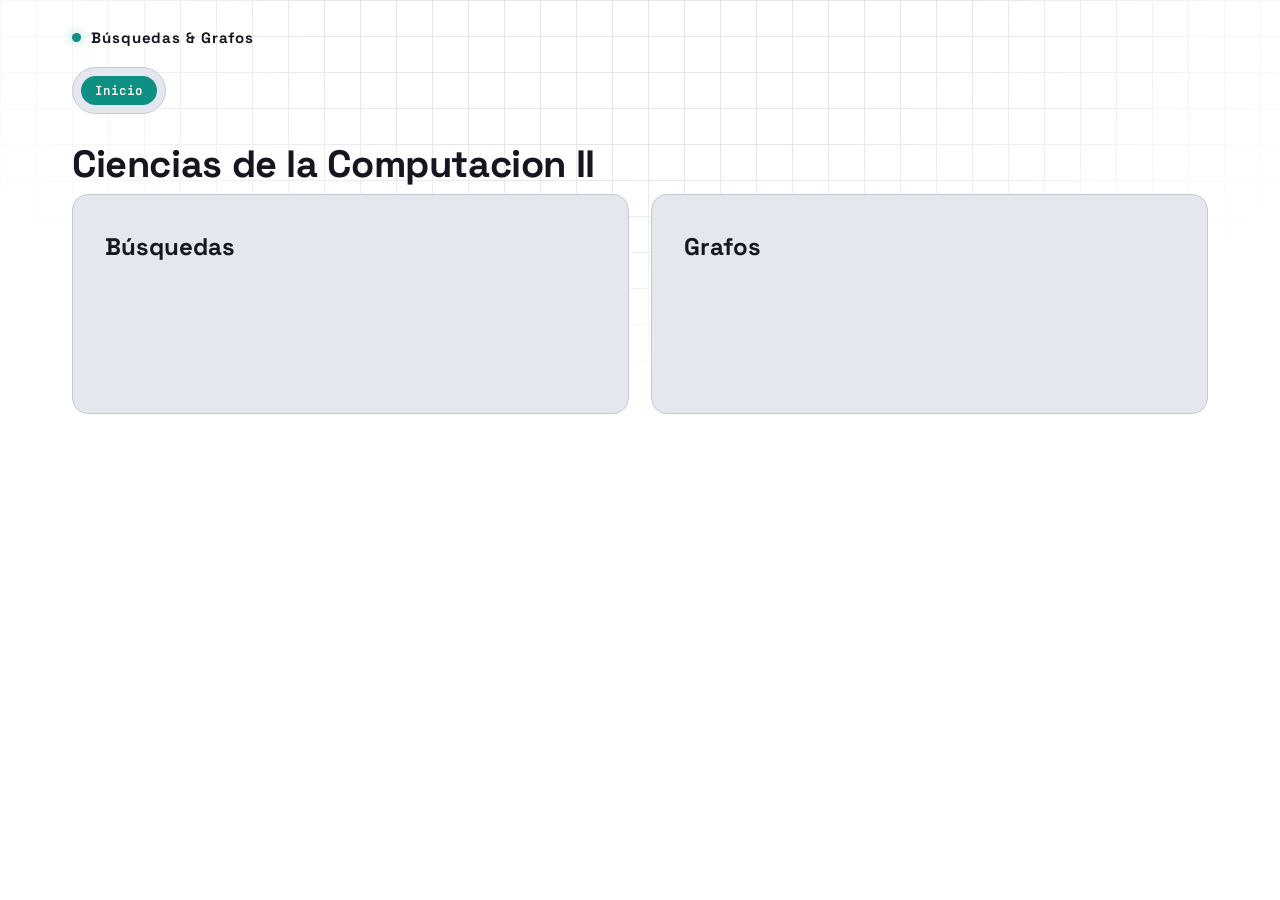
==== commit 76949534: "Add files via upload" ====
--- a/index.html
+++ b/index.html
@@ -13,21 +13,21 @@
 <div class="shell">
 
   <div class="brand" onclick="goTo('home')">
-    <span class="dot"></span> ALGORITMOS <small>// Búsquedas & Grafos</small>
+    <span class="dot"></span> Búsquedas & Grafos <small>
   </div>
 
   <div class="tape" id="tape"></div>
 
   <!-- ============ INICIO ============ -->
   <section class="screen" data-screen="home">
-    <h1 class="page-title">Laboratorio de Algoritmos</h1>
+    <h1 class="page-title">Ciencias de la Computacion II</h1>
     <div class="choice-grid">
       <div class="choice-card" tabindex="0" onclick="goTo('busquedas')">
-        <div class="glyph">🔍</div>
+
         <h3>Búsquedas</h3>
       </div>
       <div class="choice-card" tabindex="0" onclick="goTo('grafos')">
-        <div class="glyph">◈</div>
+
         <h3>Grafos</h3>
       </div>
     </div>
@@ -49,11 +49,9 @@
     <h1 class="page-title">Búsquedas</h1>
     <div class="choice-grid">
       <div class="choice-card" tabindex="0" onclick="goTo('internas')">
-        <div class="glyph">▦</div>
         <h3>Internas</h3>
       </div>
       <div class="choice-card" tabindex="0" onclick="goTo('externas')">
-        <div class="glyph">⛁</div>
         <h3>Externas</h3>
       </div>
     </div>
@@ -65,19 +63,15 @@
     <h1 class="page-title">Búsquedas Externas</h1>
     <div class="choice-grid">
       <div class="choice-card" tabindex="0" onclick="goTo('ext-secuencial')">
-        <div class="glyph">📁</div>
         <h3>Secuencial</h3>
       </div>
       <div class="choice-card" tabindex="0" onclick="goTo('ext-binaria')">
-        <div class="glyph">🗂️</div>
         <h3>Binaria</h3>
       </div>
       <div class="choice-card" tabindex="0" onclick="goTo('ext-hash')">
-        <div class="glyph">🔐</div>
         <h3>Hash Estático</h3>
       </div>
       <div class="choice-card" tabindex="0" onclick="goTo('ext-hash-dinamico')">
-        <div class="glyph">📈</div>
         <h3>Hash Dinámico</h3>
       </div>
     </div>
@@ -346,24 +340,16 @@
     <h1 class="page-title">Búsquedas Internas</h1>
     <div class="choice-grid">
       <div class="choice-card" tabindex="0" onclick="goTo('secuencial')">
-        <div class="glyph">→</div>
         <h3>Secuencial</h3>
-        <span class="go">Ver Demo →</span>
       </div>
       <div class="choice-card" tabindex="0" onclick="goTo('binaria')">
-        <div class="glyph">⇥⇤</div>
         <h3>Binaria</h3>
-        <span class="go">Ver Demo →</span>
-      </div>
-      <div class="choice-card" tabindex="0" onclick="goTo('hashmaps')">
-        <div class="glyph">▤</div>
-        <h3>Hashmaps</h3>
-        <span class="go">Ver Demo →</span>
+      </div>
+      <div class="choice-card" tabindex="0" onclick="goTo('Transformacion de Claves')">
+        <h3>Transformacion de Claves </h3>
       </div>
             <div class="choice-card" tabindex="0" onclick="goTo('arbol')">
-        <div class="glyph">🌳</div>
         <h3>Árbol de Búsquedas</h3>
-        <span class="go">Ver Demo →</span>
       </div>
     </div>
   </section>
@@ -374,24 +360,16 @@
     <h1 class="page-title">Árbol de Búsquedas</h1>
     <div class="choice-grid">
       <div class="choice-card" tabindex="0" onclick="goTo('busqueda-digital')">
-        <div class="glyph">🔢</div>
         <h3>Búsqueda Digital</h3>
-        <span class="go">Ver Demo →</span>
       </div>
       <div class="choice-card" tabindex="0" onclick="goTo('busqueda-residuos')">
-        <div class="glyph">➗</div>
         <h3>Búsqueda por Residuos</h3>
-        <span class="go">Ver Demo →</span>
       </div>
       <div class="choice-card" tabindex="0" onclick="goTo('busqueda-residuos-multiples')">
-        <div class="glyph">🧮</div>
         <h3>Residuos Múltiples</h3>
-        <span class="go">Ver Demo →</span>
       </div>
       <div class="choice-card" tabindex="0" onclick="goTo('arbol-huffman')">
-        <div class="glyph">🌲</div>
         <h3>Árbol de Huffman</h3>
-        <span class="go">Ver Demo →</span>
       </div>
     </div>
   </section>
@@ -400,7 +378,6 @@
   <section class="screen" data-screen="busqueda-digital">
   <button class="back-btn" onclick="goTo('arbol')">← Volver a Árbol de Búsquedas</button>
   <h1 class="page-title">Búsqueda Digital</h1>
-  <p class="page-sub">Cada letra se codifica según su posición en el alfabeto (A=1 … Z=26) en binario de 5 bits. En cada nivel se compara el bit correspondiente; si el nodo está vacío, ahí se guarda la letra. Bit <b>0</b> = izquierda, bit <b>1</b> = derecha.</p>
 
   <div class="demo-layout">
     <div class="panel">
@@ -409,8 +386,8 @@
         <span class="field-label">Letra:</span>
         <input type="text" id="digitalLetterInput" placeholder="Ej. P" maxlength="2" style="width:60px; text-transform:uppercase;">
         <button class="btn primary" onclick="Digital.insertLetter()">+ Insertar</button>
-        <button class="btn primary ghost" onclick="Digital.searchLetter()" style="border-color:var(--accent-scan); color:var(--accent-scan);">🔍 Buscar</button>
-        <button class="btn primary ghost" onclick="Digital.deleteLetter()" style="border-color:var(--accent-collision); color:var(--accent-collision);">🗑 Eliminar</button>
+        <button class="btn primary ghost" onclick="Digital.searchLetter()" style="border-color:var(--accent-scan); color:var(--accent-scan);">Buscar</button>
+        <button class="btn primary ghost" onclick="Digital.deleteLetter()" style="border-color:var(--accent-collision); color:var(--accent-collision);">Eliminar</button>
       </div>
       <div class="controls-row">
         <span class="field-label">o carga una palabra completa (reinicia el árbol):</span>
@@ -441,7 +418,6 @@
   <section class="screen" data-screen="busqueda-residuos">
   <button class="back-btn" onclick="goTo('arbol')">← Volver a Árbol de Búsquedas</button>
   <h1 class="page-title">Búsqueda por Residuos</h1>
-  <p class="page-sub">Trie binario: los nodos intermedios (puntos) son solo caminos vacíos; las letras únicamente se guardan al final, en las hojas, tras recorrer los 5 bits de su código. Bit <b>0</b> = izquierda, bit <b>1</b> = derecha.</p>
 
   <div class="demo-layout">
     <div class="panel">
@@ -450,13 +426,13 @@
         <span class="field-label">Letra:</span>
         <input type="text" id="resTrieLetterInput" placeholder="Ej. P" maxlength="2" style="width:60px; text-transform:uppercase;">
         <button class="btn primary" onclick="Residuos.insertLetter()">+ Insertar</button>
-        <button class="btn primary ghost" onclick="Residuos.searchLetter()" style="border-color:var(--accent-scan); color:var(--accent-scan);">🔍 Buscar</button>
-        <button class="btn primary ghost" onclick="Residuos.deleteLetter()" style="border-color:var(--accent-collision); color:var(--accent-collision);">🗑 Eliminar</button>
+        <button class="btn primary ghost" onclick="Residuos.searchLetter()" style="border-color:var(--accent-scan); color:var(--accent-scan);">Buscar</button>
+        <button class="btn primary ghost" onclick="Residuos.deleteLetter()" style="border-color:var(--accent-collision); color:var(--accent-collision);">Eliminar</button>
       </div>
       <div class="controls-row">
         <span class="field-label">o carga una palabra completa (reinicia el árbol):</span>
         <input type="text" id="resTrieWordInput" placeholder="Ej. PRUEBA" value="PRUEBA" style="width:180px; text-transform:uppercase;">
-        <button class="btn" onclick="Residuos.loadWord()">⚡ Cargar Palabra</button>
+        <button class="btn" onclick="Residuos.loadWord()">Cargar Palabra</button>
         <button class="btn" onclick="Residuos.reset()">↻ Reiniciar Árbol</button>
       </div>
       <div class="status-line" id="resTrieStatus">Inserta letras una por una, o carga una palabra completa para empezar.</div>
@@ -482,7 +458,6 @@
  <section class="screen" data-screen="busqueda-residuos-multiples">
   <button class="back-btn" onclick="goTo('arbol')">← Volver a Árbol de Búsquedas</button>
   <h1 class="page-title">Búsqueda por Residuos Múltiples</h1>
-  <p class="page-sub">En vez de leer 1 bit por nivel, se leen "bloques" de <b>k</b> bits de una vez, así cada nodo puede tener hasta 2<sup>k</sup> ramas. Cambiar el tamaño de bloque reinicia el árbol.</p>
 
   <div class="demo-layout">
     <div class="panel">
@@ -497,13 +472,13 @@
         <span class="field-label">Letra:</span>
         <input type="text" id="resMulLetterInput" placeholder="Ej. P" maxlength="2" style="width:60px; text-transform:uppercase;">
         <button class="btn primary" onclick="ResiduosMultiples.insertLetter()">+ Insertar</button>
-        <button class="btn primary ghost" onclick="ResiduosMultiples.searchLetter()" style="border-color:var(--accent-scan); color:var(--accent-scan);">🔍 Buscar</button>
-        <button class="btn primary ghost" onclick="ResiduosMultiples.deleteLetter()" style="border-color:var(--accent-collision); color:var(--accent-collision);">🗑 Eliminar</button>
+        <button class="btn primary ghost" onclick="ResiduosMultiples.searchLetter()" style="border-color:var(--accent-scan); color:var(--accent-scan);">Buscar</button>
+        <button class="btn primary ghost" onclick="ResiduosMultiples.deleteLetter()" style="border-color:var(--accent-collision); color:var(--accent-collision);">Eliminar</button>
       </div>
       <div class="controls-row">
         <span class="field-label">o carga una palabra completa (reinicia el árbol):</span>
         <input type="text" id="resMulWordInput" placeholder="Ej. PRUEBA" value="PRUEBA" style="width:180px; text-transform:uppercase;">
-        <button class="btn" onclick="ResiduosMultiples.loadWord()">⚡ Cargar Palabra</button>
+        <button class="btn" onclick="ResiduosMultiples.loadWord()">Cargar Palabra</button>
         <button class="btn" onclick="ResiduosMultiples.reset()">↻ Reiniciar Árbol</button>
       </div>
       <div class="status-line" id="resMulStatus">Elige el tamaño de bloque, luego inserta letras una por una o carga una palabra.</div>
@@ -529,7 +504,6 @@
   <section class="screen" data-screen="arbol-huffman">
     <button class="back-btn" onclick="goTo('arbol')">← Volver a Árbol de Búsquedas</button>
     <h1 class="page-title">Árbol de Huffman</h1>
-    <p class="page-sub">Compresión sin pérdida: a los caracteres más frecuentes se les asigna un código más corto. Se agrupan de dos en dos los nodos de menor peso (usando dos colas: una de caracteres sueltos y otra de bloques ya combinados) hasta quedar un único árbol. Bit <b>0</b> = izquierda, bit <b>1</b> = derecha.</p>
 
     <div class="panel">
       <h4>Construcción del Árbol</h4>
@@ -544,7 +518,6 @@
 
     <div class="panel" style="margin-top:16px;">
       <h4>Método de Columnas (Sumas Sucesivas)</h4>
-      <p class="page-sub" style="margin-top:-4px;">En cada columna se suman los dos valores más pequeños (resaltados, abajo); el resultado pasa a formar parte de la siguiente columna, ya más corta, hasta quedar una sola línea.</p>
       <div class="hf-columns-scroll">
         <div class="hf-columns" id="huffmanColumns"></div>
       </div>
@@ -582,22 +555,20 @@
   <section class="screen" data-screen="secuencial">
     <button class="back-btn" onclick="goTo('internas')">← Volver a Internas</button>
     <h1 class="page-title">Búsqueda Secuencial</h1>
-    <p class="page-sub">Compara el objetivo con cada elemento, de izquierda a derecha, hasta encontrarlo o llegar al final.</p>
 
     <div class="demo-layout">
       <div class="panel">
-        <h4>Arreglo en Memoria</h4>
         <div class="controls-row">
           <span class="field-label">Cantidad:</span>
           <input type="number" id="seqRandSize" value="10" min="1" max="99" style="width: 60px;">
-          <button class="btn" onclick="Seq.generate()">🎲 Generar Aleatorio</button>
-          <button class="btn" onclick="Seq.clearArray()">🧹 Limpiar Todo</button>
+          <button class="btn" onclick="Seq.generate()">Generar Aleatorio</button>
+          <button class="btn" onclick="Seq.clearArray()">Limpiar Todo</button>
         </div>
         <div class="controls-row" style="margin-top: 10px;">
           <span class="field-label">Valor:</span>
           <input type="number" id="seqInput" placeholder="Ej. 42">
           <button class="btn primary" onclick="Seq.insert()">+ Insertar</button>
-          <button class="btn primary ghost" onclick="Seq.remove()" style="border-color:var(--accent-collision); color:var(--accent-collision);">🗑 Eliminar</button>
+          <button class="btn primary ghost" onclick="Seq.remove()" style="border-color:var(--accent-collision); color:var(--accent-collision);">Eliminar</button>
           <button class="btn primary" onclick="Seq.start()">▶ Buscar</button>
         </div>
         <div class="status-line" id="seqStatus">El arreglo está vacío. Inserta datos o genera uno aleatorio.</div>
@@ -624,22 +595,20 @@
   <section class="screen" data-screen="binaria">
     <button class="back-btn" onclick="goTo('internas')">← Volver a Internas</button>
     <h1 class="page-title">Búsqueda Binaria</h1>
-    <p class="page-sub">Requiere un arreglo ordenado. Descarta la mitad del espacio de búsqueda en cada paso evaluando el elemento central.</p>
 
     <div class="demo-layout">
       <div class="panel">
-        <h4>Arreglo Ordenado</h4>
         <div class="controls-row">
           <span class="field-label">Cantidad:</span>
           <input type="number" id="binRandSize" value="11" min="1" max="99" style="width: 60px;">
-          <button class="btn" onclick="Bin.generate()">🎲 Generar Aleatorio</button>
-          <button class="btn" onclick="Bin.clearArray()">🧹 Limpiar Todo</button>
+          <button class="btn" onclick="Bin.generate()">Generar Aleatorio</button>
+          <button class="btn" onclick="Bin.clearArray()">Limpiar Todo</button>
         </div>
         <div class="controls-row" style="margin-top: 10px;">
           <span class="field-label">Valor:</span>
           <input type="number" id="binInput" placeholder="Ej. 42">
           <button class="btn primary" onclick="Bin.insert()">+ Insertar</button>
-          <button class="btn primary ghost" onclick="Bin.remove()" style="border-color:var(--accent-collision); color:var(--accent-collision);">🗑 Eliminar</button>
+          <button class="btn primary ghost" onclick="Bin.remove()" style="border-color:var(--accent-collision); color:var(--accent-collision);">Eliminar</button>
           <button class="btn primary" onclick="Bin.start()">▶ Buscar</button>
         </div>
         <div class="status-line" id="binStatus">El arreglo está vacío. Inserta datos para comenzar.</div>
@@ -663,55 +632,41 @@
     </div>
   </section>
 
-<!-- ============ HASHMAPS (Interna) ============ -->
- <!-- ============ HASHMAPS (Interna) ============ -->
-  <section class="screen" data-screen="hashmaps">
+<!-- ============ Transformacion de Claves ============ -->
+ <!-- ============ Transformacion de Claves ============ -->
+  <section class="screen" data-screen="Transformacion de Claves">
     <button class="back-btn" onclick="goTo('internas')">← Volver a Internas</button>
-    <h1 class="page-title">Hashmaps (Transferencia de Claves)</h1>
-    <p class="page-sub">Selecciona una función matemática para calcular la dirección de la clave. Si la cubeta se llena, el registro pasa a la <b>Zona de Colisiones</b>.</p>
-
-    <!-- Menú visual de Funciones Hash -->
-    <div class="choice-grid" style="margin-bottom: 20px; grid-template-columns: repeat(auto-fit, minmax(160px, 1fr));">
-      <div class="choice-card" id="btn-modulo" onclick="Hash.setMethod('modulo')" style="padding: 16px;">
-        <h3 style="font-size: 15px;">Módulo</h3>
-        <p style="font-size: 12px; margin-top: 4px;">(K mod M)</p>
-      </div>
-      <div class="choice-card" id="btn-cuadrado" onclick="Hash.setMethod('cuadrado')" style="padding: 16px;">
-        <h3 style="font-size: 15px;">Cuadrado</h3>
-        <p style="font-size: 12px; margin-top: 4px;">Centro del cuadrado</p>
-      </div>
-      <div class="choice-card" id="btn-plegamiento" onclick="Hash.setMethod('plegamiento')" style="padding: 16px;">
-        <h3 style="font-size: 15px;">Plegamiento</h3>
-        <p style="font-size: 12px; margin-top: 4px;">Suma por partes</p>
-      </div>
-      <div class="choice-card" id="btn-truncamiento" onclick="Hash.setMethod('truncamiento')" style="padding: 16px;">
-        <h3 style="font-size: 15px;">Truncamiento</h3>
-        <p style="font-size: 12px; margin-top: 4px;">Dígitos impares</p>
-      </div>
-      <div class="choice-card" id="btn-bases" onclick="Hash.setMethod('bases')" style="padding: 16px;">
-        <h3 style="font-size: 15px;">Bases</h3>
-        <p style="font-size: 12px; margin-top: 4px;">Cambio de base</p>
-      </div>
+    <h1 class="page-title">Transformacion de Claves</h1>
+ 
+    <!-- Pestañas de Funciones Hash -->
+    <div class="hash-tabs" role="tablist">
+      <div class="hash-tab" id="btn-modulo" role="tab" tabindex="0" onclick="Hash.setMethod('modulo')" onkeydown="if(event.key==='Enter')Hash.setMethod('modulo')">Módulo<small>(K mod N)</small></div>
+      <div class="hash-tab" id="btn-cuadrado" role="tab" tabindex="0" onclick="Hash.setMethod('cuadrado')" onkeydown="if(event.key==='Enter')Hash.setMethod('cuadrado')">Cuadrado<small>Centro del cuadrado</small></div>
+      <div class="hash-tab" id="btn-plegamiento" role="tab" tabindex="0" onclick="Hash.setMethod('plegamiento')" onkeydown="if(event.key==='Enter')Hash.setMethod('plegamiento')">Plegamiento<small>Suma por partes</small></div>
+      <div class="hash-tab" id="btn-truncamiento" role="tab" tabindex="0" onclick="Hash.setMethod('truncamiento')" onkeydown="if(event.key==='Enter')Hash.setMethod('truncamiento')">Truncamiento<small>Dígitos impares</small></div>
+      <div class="hash-tab" id="btn-bases" role="tab" tabindex="0" onclick="Hash.setMethod('bases')" onkeydown="if(event.key==='Enter')Hash.setMethod('bases')">Bases<small>Cambio de base</small></div>
     </div>
 
     <div class="panel" style="margin-bottom:16px;">
-      <h4>Configuración de la Estructura</h4>
       <div class="controls-row">
-        <span class="field-label">Cubetas (M):</span>
-        <input type="number" id="hashM" value="5" min="2" max="20" style="width: 60px;" onchange="Hash.generate()">
-        <span class="field-label">Capacidad (Filas):</span>
-        <input type="number" id="hashB" value="3" min="1" max="10" style="width: 60px;" onchange="Hash.generate()">
-        <button class="btn" onclick="Hash.generate()">↻ Reiniciar Tabla</button>
-      </div>
-      
+        <span class="field-label">Capacidad de la Tabla:</span>
+        <select id="hashN" onchange="Hash.generate()">
+          <option value="10">10</option>
+          <option value="100">100</option>
+          <option value="1000">1000</option>
+          <option value="10000">10000</option>
+        </select>
+        <button class="btn" onclick="Hash.generate()">↻ Crear Tabla</button>
+      </div>
+
       <div class="controls-row" style="margin-top: 14px;">
         <span class="field-label">Clave (K):</span>
         <input type="number" id="hashInput" placeholder="Ej. 125">
         <button class="btn primary" onclick="Hash.insert()">+ Insertar</button>
-        <button class="btn primary ghost" onclick="Hash.remove()" style="border-color:var(--accent-collision); color:var(--accent-collision);">🗑 Eliminar</button>
-        <button class="btn primary ghost" onclick="Hash.search()" style="border-color:var(--accent-found); color:var(--accent-found);">🔍 Buscar</button>
-      </div>
-      <div class="status-line" id="hashStatus">Configura la tabla e inserta valores para comenzar.</div>
+        <button class="btn primary ghost" onclick="Hash.remove()" style="border-color:var(--accent-collision); color:var(--accent-collision);">Eliminar</button>
+        <button class="btn primary ghost" onclick="Hash.search()" style="border-color:var(--accent-found); color:var(--accent-found);">Buscar</button>
+      </div>
+      <div class="status-line" id="hashStatus">Selecciona la capacidad y crea la tabla para comenzar.</div>
     </div>
 
     <div class="panel" style="margin-bottom:16px;">
@@ -721,14 +676,14 @@
         <div class="calc-arrow">→</div>
         <div class="calc-box wide" style="min-width: 250px;"><span class="calc-label">Operación</span><span class="calc-val" id="hCalcOp" style="font-size:12px;">—</span></div>
         <div class="calc-arrow">→</div>
-        <div class="calc-box"><span class="calc-label">Cubeta</span><span class="calc-val" id="hCalcResult">—</span></div>
+        <div class="calc-box"><span class="calc-label">Celda</span><span class="calc-val" id="hCalcResult">—</span></div>
       </div>
     </div>
 
     <div class="demo-layout">
       <div class="panel" style="overflow: hidden;">
         <h4>Tabla Hash (Memoria Principal)</h4>
-        <div class="hash-buckets-wrap" id="hashBucketsTrack"></div>
+        <div class="hash-table-grid" id="hashBucketsTrack"></div>
       </div>
       <div class="panel">
         <h4>Registro de Ejecución</h4>
--- a/src/css/styles.css
+++ b/src/css/styles.css
@@ -372,24 +372,54 @@
 .letter-chip.done{ border-color:var(--accent-found); background:#DFF5F2; }
 .letter-chip.dup{ opacity:.5; text-decoration:line-through; }
 
-/* ---------- HASHMAPS (VERTICAL Y COLISIONES) ---------- */
-.hash-buckets-wrap {
-  display: flex; gap: 12px; overflow-x: auto; padding-bottom: 12px; align-items: flex-start;
-}
-.bucket-col {
-  background: var(--bg-panel-2); border: 1px dashed var(--border);
-  border-radius: var(--radius); padding: 10px; display: flex; flex-direction: column;
-  align-items: center; min-width: 64px; transition: border-color .3s;
-}
-.bucket-col.active {
-  border-color: var(--accent-scan); box-shadow: 0 0 0 3px rgba(255,184,77,.15);
-}
-.bucket-col h5 {
-  margin: 0 0 10px 0; font-family: 'JetBrains Mono', monospace;
-  font-size: 11px; color: var(--text-dim); text-transform: uppercase;
-}
-.bucket-col .cells-vertical {
-  display: flex; flex-direction: column; gap: 6px; width: 100%;
+/* ---------- HASHMAPS: PESTAÑAS DE FUNCIÓN ---------- */
+.hash-tabs {
+  display: flex; gap: 4px; border-bottom: 2px solid var(--border);
+  margin-bottom: 20px; flex-wrap: wrap;
+}
+.hash-tab {
+  padding: 10px 18px 9px; cursor: pointer; user-select: none;
+  border: 1px solid var(--border); border-bottom: none;
+  border-radius: 10px 10px 0 0; background: var(--bg-panel);
+  color: var(--text-muted); font-family: 'Space Grotesk', sans-serif;
+  font-weight: 700; font-size: 14px; position: relative; top: 2px;
+  transition: background .2s, color .2s, border-color .2s;
+}
+.hash-tab small {
+  display: block; font-weight: 400; font-size: 10.5px; color: var(--text-dim); margin-top: 2px;
+}
+.hash-tab:hover { background: #fff; color: var(--text); }
+.hash-tab:focus-visible { outline: none; box-shadow: 0 0 0 3px rgba(194,101,10,.2); }
+.hash-tab.active {
+  background: var(--bg); color: var(--accent-scan); border-color: var(--accent-scan);
+  top: 2px; box-shadow: 0 -2px 0 var(--accent-scan) inset;
+}
+.hash-tab.active small { color: var(--accent-scan); opacity: .85; }
+
+/* ---------- HASHMAPS: TABLA COMPLETA DE CAPACIDAD FIJA ---------- */
+.hash-table-grid {
+  display: grid; grid-template-columns: repeat(auto-fill, minmax(54px, 1fr));
+  gap: 6px; max-height: 440px; overflow-y: auto; padding: 4px 6px 4px 2px;
+}
+.hcell {
+  display: flex; flex-direction: column; align-items: center; gap: 3px;
+}
+.hcell-idx {
+  font-family: 'JetBrains Mono', monospace; font-size: 9.5px; color: var(--text-dim);
+}
+.hcell-box {
+  width: 100%; min-height: 34px; display: flex; align-items: center; justify-content: center;
+  background: var(--bg-cell); border: 1px solid var(--border); border-radius: 7px;
+  font-family: 'JetBrains Mono', monospace; font-size: 12.5px; color: var(--text);
+  transition: border-color .25s, box-shadow .25s, background .25s, transform .25s;
+}
+.hcell.active .hcell-box {
+  border-color: var(--accent-scan); background: #FDF0E1;
+  box-shadow: 0 0 0 3px rgba(194,101,10,.14); transform: scale(1.08);
+}
+.hcell.found .hcell-box {
+  border-color: var(--accent-found); background: #DFF5F2;
+  box-shadow: 0 0 0 3px rgba(13,143,130,.16); transform: scale(1.1);
 }
 .overflow-zone {
   min-height: 70px; background: #1A1423; border: 1px dashed var(--accent-collision);
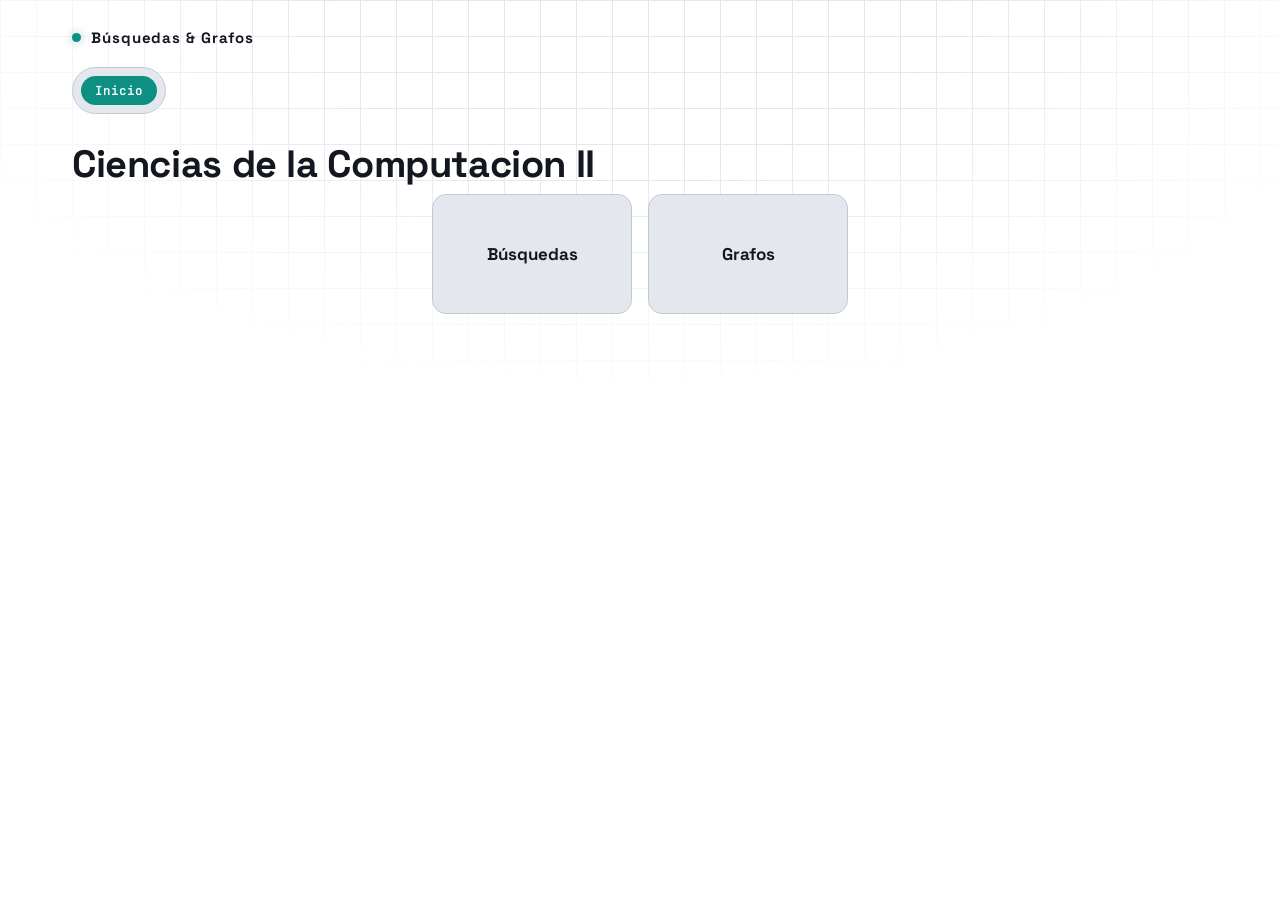
==== commit c17582c7: "Add files via upload" ====
--- a/index.html
+++ b/index.html
@@ -69,7 +69,7 @@
         <h3>Binaria</h3>
       </div>
       <div class="choice-card" tabindex="0" onclick="goTo('ext-hash')">
-        <h3>Hash Estático</h3>
+        <h3>Transformación de Claves Externa</h3>
       </div>
       <div class="choice-card" tabindex="0" onclick="goTo('ext-hash-dinamico')">
         <h3>Hash Dinámico</h3>
@@ -91,8 +91,16 @@
           <div class="controls-row">
             <span class="field-label">Total Registros (N):</span>
             <input type="number" id="extSeqN" value="16" min="4" max="100" step="1">
-            <span class="m-readout" id="extSeqBlockSize">Bloque = 4</span>
-            <button class="btn" onclick="ExtSeq.generate()">↻ Generar Disco</button>
+            <span class="m-readout" id="extSeqBlockSize">Bloque (√16) = 4</span>
+            <button class="btn" onclick="ExtSeq.generate()">↻ Generar Bloques (vacíos)</button>
+            <button class="btn" onclick="ExtSeq.fillRandom()">🎲 Rellenar Aleatoriamente</button>
+          </div>
+          <div class="controls-row">
+            <span class="field-label">Bloque destino:</span>
+            <input type="number" id="extSeqBlockIndex" value="0" min="0" style="width:70px;">
+            <span class="field-label">Números:</span>
+            <input type="text" id="extSeqBlockNumbers" placeholder="Ej. 5, 12, 8" style="width:200px;">
+            <button class="btn" onclick="ExtSeq.assignBlock()">✎ Asignar al Bloque</button>
           </div>
           <div class="controls-row">
             <span class="field-label">o ingresa el tuyo:</span>
@@ -105,7 +113,7 @@
             <button class="btn primary" onclick="ExtSeq.start(false)">▶ Búsqueda por Bloques</button>
             <button class="btn primary ghost" onclick="ExtSeq.start(true)" style="border-color:var(--accent-scan); color:var(--accent-scan);">▶ Búsqueda con Índices</button>
           </div>
-          <div class="status-line" id="extSeqStatus">Genera un archivo para comenzar.</div>
+          <div class="status-line" id="extSeqStatus">Genera los bloques y asigna números a cada uno (o usa "Rellenar Aleatoriamente" / "Usar mi arreglo") para comenzar.</div>
         </div>
 
         <div class="panel">
@@ -162,15 +170,23 @@
           <div class="controls-row">
             <span class="field-label">Total Registros (N):</span>
             <input type="number" id="extBinN" value="25" min="4" max="100" step="1">
-            <span class="m-readout" id="extBinBlockSize">Bloque = 5</span>
-            <button class="btn" onclick="ExtBin.generate()">↻ Generar Disco</button>
+            <span class="m-readout" id="extBinBlockSize">Bloque (√25) = 5</span>
+            <button class="btn" onclick="ExtBin.generate()">↻ Generar Bloques (vacíos)</button>
+            <button class="btn" onclick="ExtBin.fillRandom()">🎲 Rellenar Aleatoriamente</button>
+          </div>
+          <div class="controls-row">
+            <span class="field-label">Bloque destino:</span>
+            <input type="number" id="extBinBlockIndex" value="0" min="0" style="width:70px;">
+            <span class="field-label">Números:</span>
+            <input type="text" id="extBinBlockNumbers" placeholder="Ej. 5, 12, 8" style="width:200px;">
+            <button class="btn" onclick="ExtBin.assignBlock()">✎ Asignar al Bloque</button>
           </div>
           <div class="controls-row">
             <span class="field-label">Objetivo:</span>
             <input type="number" id="extBinTarget" placeholder="Ej. 65">
             <button class="btn primary" onclick="ExtBin.start()">▶ Iniciar Búsqueda</button>
           </div>
-          <div class="status-line" id="extBinStatus">Genera un archivo ordenado para comenzar.</div>
+          <div class="status-line" id="extBinStatus">Genera los bloques y asigna números a cada uno para comenzar.</div>
         </div>
 
         <div class="panel">
@@ -202,7 +218,16 @@
 <!-- ============ HASH ESTÁTICO EXTERNO ============ -->
   <section class="screen" data-screen="ext-hash">
     <button class="back-btn" onclick="goTo('externas')">← Volver a Externas</button>
-    <h1 class="page-title">Hash Estático (Bloques y Cubetas)</h1>
+    <h1 class="page-title">Transformación de Claves Externa (Bloques y Cubetas)</h1>
+
+    <!-- Pestañas de Funciones Hash (igual que en Transformación de Claves interna) -->
+    <div class="hash-tabs" id="extHashTabs" role="tablist">
+      <div class="hash-tab" id="ebtn-modulo" role="tab" tabindex="0" onclick="ExtHash.setMethod('modulo')" onkeydown="if(event.key==='Enter')ExtHash.setMethod('modulo')">Módulo<small>(K mod N)</small></div>
+      <div class="hash-tab" id="ebtn-cuadrado" role="tab" tabindex="0" onclick="ExtHash.setMethod('cuadrado')" onkeydown="if(event.key==='Enter')ExtHash.setMethod('cuadrado')">Cuadrado<small>Centro del cuadrado</small></div>
+      <div class="hash-tab" id="ebtn-plegamiento" role="tab" tabindex="0" onclick="ExtHash.setMethod('plegamiento')" onkeydown="if(event.key==='Enter')ExtHash.setMethod('plegamiento')">Plegamiento<small>Suma por partes</small></div>
+      <div class="hash-tab" id="ebtn-truncamiento" role="tab" tabindex="0" onclick="ExtHash.setMethod('truncamiento')" onkeydown="if(event.key==='Enter')ExtHash.setMethod('truncamiento')">Truncamiento<small>Dígitos impares</small></div>
+      <div class="hash-tab" id="ebtn-bases" role="tab" tabindex="0" onclick="ExtHash.setMethod('bases')" onkeydown="if(event.key==='Enter')ExtHash.setMethod('bases')">Bases<small>Cambio de base</small></div>
+    </div>
 
     <div class="demo-layout">
       <!-- Panel Izquierdo: Control, Matemáticas y RAM -->
@@ -210,14 +235,6 @@
         <div class="panel">
           <h4>Configuración y Operaciones</h4>
           <div class="controls-row">
-            <span class="field-label">Método:</span>
-            <select id="extHashMethod" onchange="ExtHash.generate()">
-              <option value="modulo">Módulo (K mod M)</option>
-              <option value="cuadrado">Mitad del Cuadrado</option>
-              <option value="truncamiento">Truncamiento</option>
-              <option value="plegamiento">Plegamiento</option>
-              <option value="bases">Conversión de Bases</option>
-            </select>
             <span class="field-label">Cubetas (M):</span>
             <input type="number" id="extHashM" value="7" min="2" max="20" style="width: 60px;" onchange="ExtHash.generate()">
             <span class="field-label">Capacidad (b):</span>
--- a/src/css/styles.css
+++ b/src/css/styles.css
@@ -74,13 +74,16 @@
   }
   p.page-sub{ color:var(--text-muted); margin:0 0 28px; font-size:15px; max-width:640px; line-height:1.55;}
 
-  /* ---------- choice cards (agrandadas) ---------- */
-  .choice-grid{ display:grid; grid-template-columns:repeat(auto-fit,minmax(300px,1fr)); gap:22px; }
+  /* ---------- choice cards (compactas y centradas) ---------- */
+  .choice-grid{
+    display:grid; grid-template-columns:repeat(auto-fit,minmax(160px,200px)); gap:16px;
+    justify-content:center;
+  }
   .choice-card{
-    background:var(--bg-panel); border:1px solid var(--border); border-radius:16px;
-    padding:36px 32px; cursor:pointer; text-align:left; transition:border-color .2s, transform .2s, background .2s, box-shadow .2s;
-    display:flex; flex-direction:column; gap:20px; position:relative; overflow:hidden;
-    min-height:220px;
+    background:var(--bg-panel); border:1px solid var(--border); border-radius:14px;
+    padding:20px 18px; cursor:pointer; text-align:center; transition:border-color .2s, transform .2s, background .2s, box-shadow .2s;
+    display:flex; flex-direction:column; align-items:center; gap:10px; position:relative; overflow:hidden;
+    min-height:120px; justify-content:center;
   }
   .choice-card:hover, .choice-card:focus-visible{
     border-color:var(--accent-found); transform:translateY(-4px); background:#FFFFFF; outline:none;
@@ -88,13 +91,13 @@
   }
   .choice-card:focus-visible{ box-shadow:0 0 0 3px rgba(13,143,130,.28); }
   .choice-card .glyph{
-    width:64px;height:64px; border-radius:14px; background:var(--bg-cell); border:1px solid var(--border);
-    display:flex; align-items:center; justify-content:center; color:var(--accent-scan); font-size:28px;
-  }
-  .choice-card h3{ font-family:'Space Grotesk',sans-serif; font-size:24px; margin:0; font-weight:700; }
-  .choice-card p{ margin:0; color:var(--text-muted); font-size:14.5px; line-height:1.55; }
+    width:44px;height:44px; border-radius:12px; background:var(--bg-cell); border:1px solid var(--border);
+    display:flex; align-items:center; justify-content:center; color:var(--accent-scan); font-size:20px;
+  }
+  .choice-card h3{ font-family:'Space Grotesk',sans-serif; font-size:17px; margin:0; font-weight:700; }
+  .choice-card p{ margin:0; color:var(--text-muted); font-size:13px; line-height:1.5; }
   .choice-card .go{
-    font-family:'JetBrains Mono',monospace; font-size:13px; color:var(--text-dim); margin-top:auto;
+    font-family:'JetBrains Mono',monospace; font-size:12px; color:var(--text-dim); margin-top:auto;
   }
   .choice-card:hover .go{ color:var(--accent-found); }
 
@@ -165,6 +168,7 @@
   .cell.compare .box{ border-color:var(--accent-scan); background:#FDF0E1; box-shadow:0 0 0 3px rgba(194,101,10,.14); transform:scale(1.06); }
   .cell.found .box{ border-color:var(--accent-found); background:#DFF5F2; box-shadow:0 0 0 3px rgba(13,143,130,.16); transform:scale(1.1); }
   .cell.miss .box{ border-color:var(--accent-collision); background:#FBE1E7; }
+  .cell.empty .box{ background:transparent; border-style:dashed; color:var(--text-dim); font-size:11px; }
 
   .log{ height:210px; overflow-y:auto; font-family:'JetBrains Mono',monospace; font-size:12.5px; line-height:1.7;
     color:var(--text-muted); padding-right:4px; }
